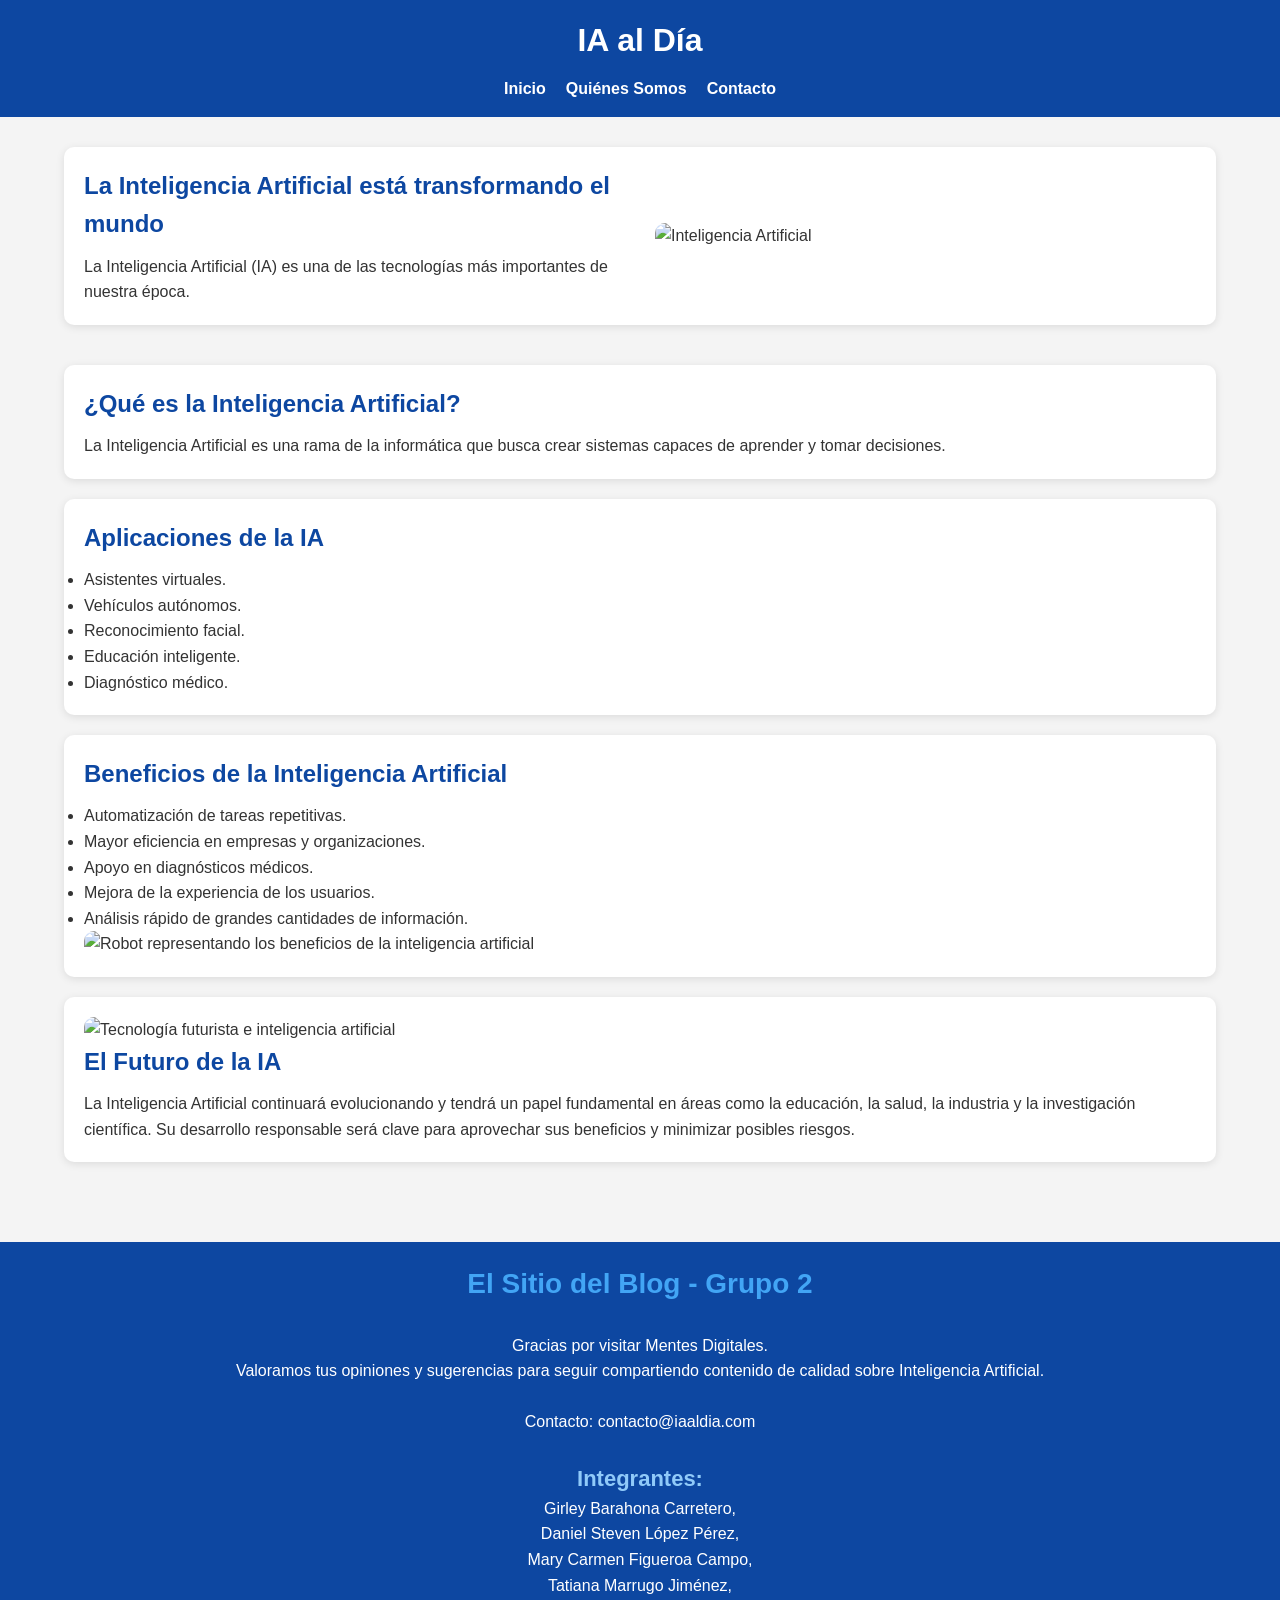
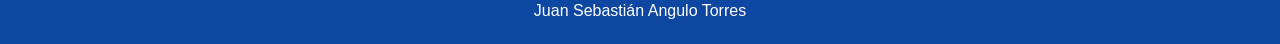
==== index.html @ dd123940 "merge branch 'girley'" ====
<!DOCTYPE html>
<!-- Indica que el documento utiliza HTML5 -->

<html lang="es">
<head>

    <!-- Permite usar caracteres especiales como tildes y ñ -->
    <meta charset="UTF-8">

    <!-- Hace que el sitio sea adaptable a celulares y tablets -->
    <meta name="viewport" content="width=device-width, initial-scale=1.0">

    <!-- Título que aparece en la pestaña del navegador -->
    <title>IA al Día</title>

    <!-- Conexión con la hoja de estilos CSS -->
    <link rel="stylesheet" href="css/estilos.css">

</head>

<body>

    <!-- Encabezado principal del sitio -->
    <header>

        <!-- Nombre del blog -->
        <h1>IA al Día</h1>

        <!-- Menú de navegación -->
        <nav>
            <ul>

                <!-- Enlace a la página principal -->
                <li><a href="index.html">Inicio</a></li>

                <!-- Enlace a la página Quiénes Somos -->
                <li><a href="quienes-somos.html">Quiénes Somos</a></li>

                <!-- Enlace a la página de contacto -->
                <li><a href="contacto.html">Contacto</a></li>

            </ul>
        </nav>

    </header>

    <!-- Contenido principal del sitio -->
    <main>

        <!-- Sección principal con texto e imagen -->
        <section class="hero">

            <!-- Contenedor del texto -->
            <div class="texto">

                <h2>La Inteligencia Artificial está transformando el mundo</h2>

                <p>
                    La Inteligencia Artificial (IA) es una de las tecnologías más
                    importantes de nuestra época.
                </p>

            </div>

            <!-- Contenedor de la imagen -->
            <div class="imagen">

                <img
                    src="https://images.unsplash.com/photo-1677442136019-21780ecad995?w=800"
                    alt="Inteligencia Artificial">

            </div>

        </section>

        <!-- Sección informativa -->
        <section>

            <h2>¿Qué es la Inteligencia Artificial?</h2>

            <p>
                La Inteligencia Artificial es una rama de la informática
                que busca crear sistemas capaces de aprender y tomar decisiones.
            </p>

        </section>

        <!-- Sección de aplicaciones -->
        <section>

            <h2>Aplicaciones de la IA</h2>

            <ul>
                <li>Asistentes virtuales.</li>
                <li>Vehículos autónomos.</li>
                <li>Reconocimiento facial.</li>
                <li>Educación inteligente.</li>
                <li>Diagnóstico médico.</li>
            </ul>

        </section>

        <!-- Beneficios de la Inteligencia Artificial -->
        <section>

        <div class="texto">
            <h2>Beneficios de la Inteligencia Artificial</h2>

            <ul>
                <li>Automatización de tareas repetitivas.</li>
                <li>Mayor eficiencia en empresas y organizaciones.</li>
                <li>Apoyo en diagnósticos médicos.</li>
                <li>Mejora de la experiencia de los usuarios.</li>
                <li>Análisis rápido de grandes cantidades de información.</li>
            </ul>
        </div>

        <div class="imagen">
        <img
            src="https://images.unsplash.com/photo-1485827404703-89b55fcc595e?w=800"
            alt="Robot representando los beneficios de la inteligencia artificial">
        </div>

        </section>

        <!-- El Futuro de la IA -->
        <section>

        <div class="imagen">
        <img
            src="https://images.unsplash.com/photo-1620712943543-bcc4688e7485?w=800"
            alt="Tecnología futurista e inteligencia artificial">
         </div>

        <div class="texto">
            <h2>El Futuro de la IA</h2>

            <p>
                La Inteligencia Artificial continuará evolucionando y tendrá un papel
                fundamental en áreas como la educación, la salud, la industria y la
                investigación científica. Su desarrollo responsable será clave para
                aprovechar sus beneficios y minimizar posibles riesgos.

            </p>
        </div>
        
        </section>
    </main>

    <!-- Pie de página -->
    <footer>

        <h3>El Sitio del Blog - Grupo 2</h3> <br>

        <p>
            Gracias por visitar Mentes Digitales. <br>
            Valoramos tus opiniones y sugerencias para seguir compartiendo contenido de calidad sobre Inteligencia Artificial.
        </p> <br>

        <p>Contacto: contacto@iaaldia.com</p> <br>

        <h4>Integrantes:</h4>
        <p>
            Girley Barahona Carretero,<br>
            Daniel Steven López Pérez,<br>
            Mary Carmen Figueroa Campo,<br>
            Tatiana Marrugo Jiménez,<br>
            Juan Sebastián Angulo Torres<br>
        </p>

    </footer>

</body>
</html>
---- css/estilos.css ----
/* Elimina márgenes y espacios predeterminados */
* {
    margin: 0;
    padding: 0;
    box-sizing: border-box;
}

/* Estilos generales del cuerpo de la página */
body {
    font-family: Arial, Helvetica, sans-serif;
    background: #f4f4f4;
    color: #333;
    line-height: 1.6;
}

/* Encabezado principal */
header {
    background: #0d47a1;
    color: white;
    padding: 15px;

    /* Mantiene el menú visible al hacer scroll */
    position: sticky;
    top: 0;
    z-index: 1000;
}

/* Título principal */
header h1 {
    text-align: center;
    margin-bottom: 10px;
}

/* Lista del menú */
nav ul {
    list-style: none;
    display: flex;
    justify-content: center;
    gap: 20px;
}

/* Enlaces del menú */
nav a {
    color: white;
    text-decoration: none;
    font-weight: bold;
}

/* Efecto cuando el usuario pasa el mouse */
nav a:hover {
    color: #90caf9;
}

/* Área principal de contenido */
main {
    width: 90%;
    max-width: 1200px;
    margin: auto;
    padding: 30px 0;
}

/* Sección principal con imagen y texto */
.hero {
    display: flex;
    align-items: center;
    gap: 30px;
    margin-bottom: 40px;
}

/* Contenedor de texto */
.texto {
    flex: 1;
}

/* Contenedor de imagen */
.imagen {
    flex: 1;
}

/* Ajusta la imagen al ancho disponible */
.imagen img {
    width: 100%;
    border-radius: 10px;
}

/* Diseño general de las secciones */
section {
    background: white;
    padding: 20px;
    margin-bottom: 20px;
    border-radius: 10px;

    /* Sombra suave */
    box-shadow: 0 2px 8px rgba(0, 0, 0, 0.1);
}

/* Títulos de las secciones */
section h2 {
    color: #0d47a1;
    margin-bottom: 10px;
}

/* Pie de página */
footer {
    background: #0d47a1;
    color: white;
    text-align: center;
    padding: 20px;
    margin-top: 30px;
}

/* sección acerca de nosotros */

.about-us {
    display: flex;
    flex-wrap: wrap;
    gap: 20px;
    justify-content: center;
}

.about-us section {
    flex-basis: 519px;
    display: flex;
    flex-direction: column;
    align-items: center;
}

.about-us section img {
    width: 300px;
}


.equipo {
    max-width: 800px;
    margin: 60px auto;
    padding: 20px;
    text-align: center;
}

.equipo h2 {
    margin-bottom: 30px;
    font-size: 2rem;
}

.lista-equipo {
    list-style: none;
    padding: 0;
    margin: 0;

    display: grid;
    gap: 15px;
}

.lista-equipo li {
    padding: 15px 20px;
    border-radius: 8px;

    font-size: 1.1rem;
    font-weight: 500;

    box-shadow: 0 2px 6px rgba(0, 0, 0, 0.08);
}


footer{
    background:#0d47a1;
    color:white;
    text-align:center;
    padding:20px;
    margin-top:30px;
}

/* Título principal del footer */
footer h3{
    color: #42A5F5; /* Blanco azulado */; /* Dorado */
    font-size: 28px;
}

/* Subtítulo de integrantes */
footer h4{
    color: #90CAF9; /* Verde claro */
    font-size: 22px;
}

/* Diseño adaptable para celulares */
@media(max-width:768px) {

    /* Coloca la imagen debajo del texto */
    .hero {
        flex-direction: column;
    }

    /* Menú vertical para pantallas pequeñas */
    nav ul {
        flex-direction: column;
        text-align: center;
    }

}
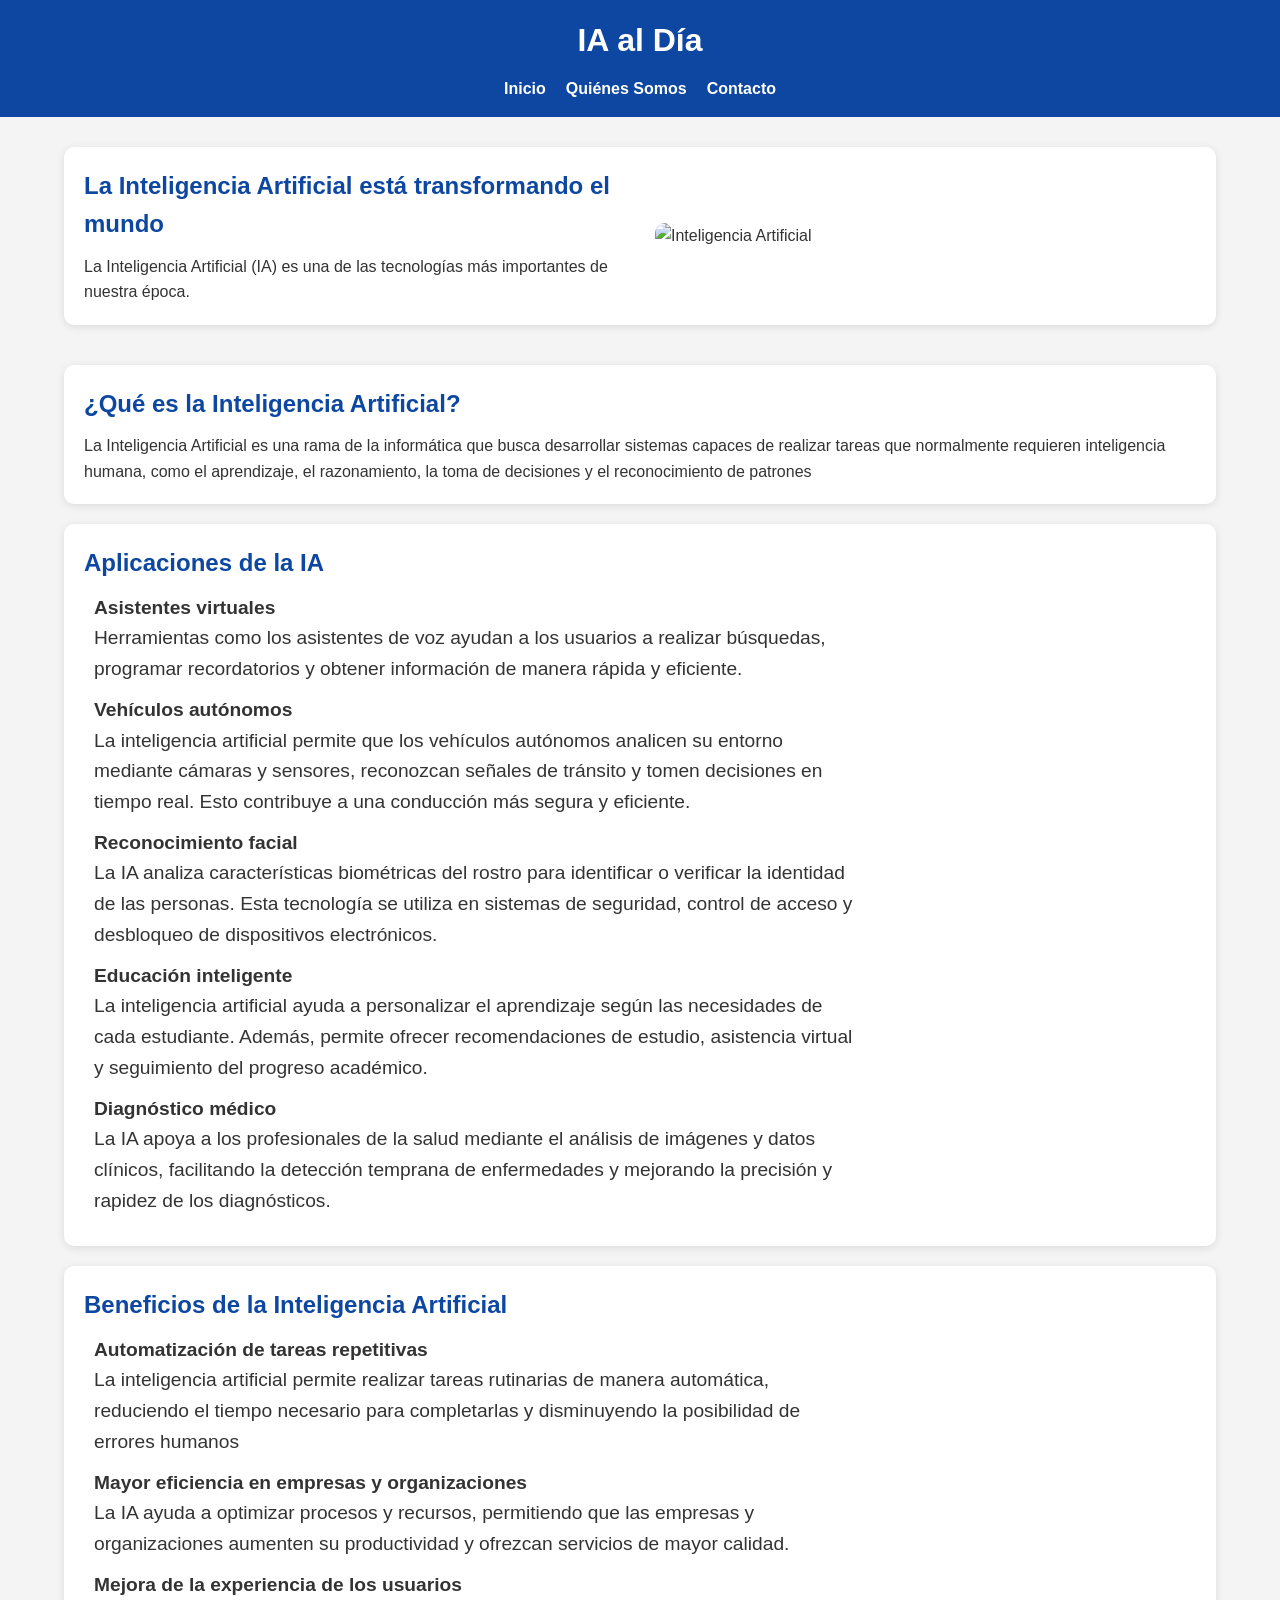
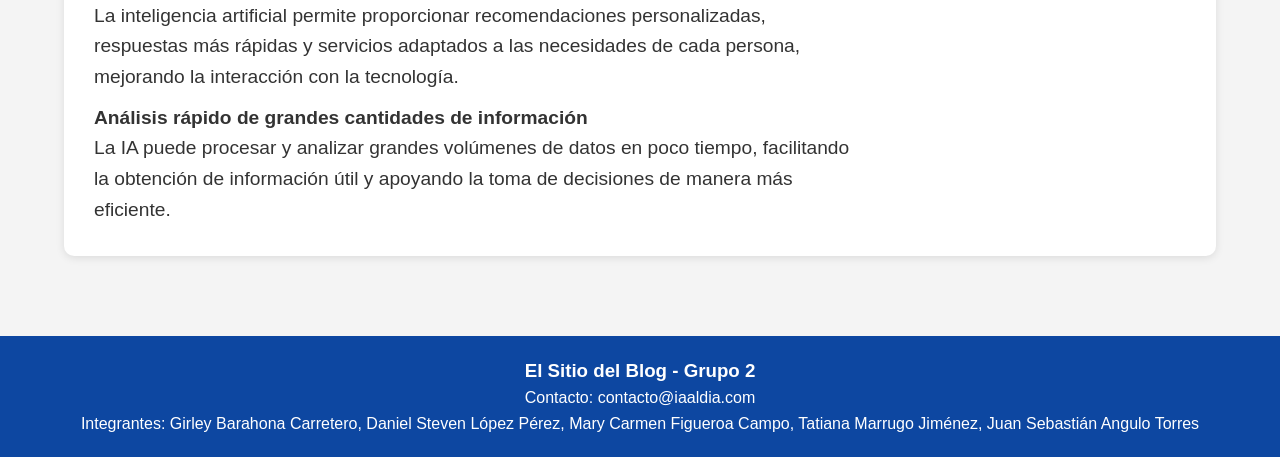
==== commit 3d2b3115: "Se modifica la parte aplicacionIa y beneficiosIA" ====
--- a/index.html
+++ b/index.html
@@ -79,93 +79,95 @@
             <h2>¿Qué es la Inteligencia Artificial?</h2>
 
             <p>
-                La Inteligencia Artificial es una rama de la informática
-                que busca crear sistemas capaces de aprender y tomar decisiones.
+                La Inteligencia Artificial es una rama de la informática que busca desarrollar sistemas capaces de realizar tareas que normalmente requieren inteligencia humana, como el aprendizaje, el razonamiento, la toma de decisiones y el reconocimiento de patrones
             </p>
 
         </section>
 
         <!-- Sección de aplicaciones -->
-        <section>
-
-            <h2>Aplicaciones de la IA</h2>
-
+        <section id="section-aplicaciones-ia">
+            <div id="section-aplicaciones-texto">
+                <h2>Aplicaciones de la IA</h2>
             <ul>
-                <li>Asistentes virtuales.</li>
-                <li>Vehículos autónomos.</li>
-                <li>Reconocimiento facial.</li>
-                <li>Educación inteligente.</li>
-                <li>Diagnóstico médico.</li>
+                <li>
+                    Asistentes virtuales
+                    <p>
+                        Herramientas como los asistentes de voz ayudan a los usuarios a realizar búsquedas, programar recordatorios y obtener información de manera rápida y eficiente.
+                    </p>
+                </li>
+                <li>Vehículos autónomos
+                    <p>La inteligencia artificial permite que los vehículos autónomos analicen su entorno mediante cámaras y sensores, reconozcan señales de tránsito y tomen decisiones en tiempo real. Esto contribuye a una conducción más segura y eficiente.</p>
+                </li>
+                <li>Reconocimiento facial
+                    <p>
+                        La IA analiza características biométricas del rostro para identificar o verificar la identidad de las personas. Esta tecnología se utiliza en sistemas de seguridad, control de acceso y desbloqueo de dispositivos electrónicos.
+                    </p>
+                </li>
+                <li>Educación inteligente
+                    <p>
+                        La inteligencia artificial ayuda a personalizar el aprendizaje según las necesidades de cada estudiante. Además, permite ofrecer recomendaciones de estudio, asistencia virtual y seguimiento del progreso académico.
+                    </p>
+                </li>
+                <li>Diagnóstico médico
+                    <p>
+                        La IA apoya a los profesionales de la salud mediante el análisis de imágenes y datos clínicos, facilitando la detección temprana de enfermedades y mejorando la precisión y rapidez de los diagnósticos.
+                    </p>
+                </li>
             </ul>
-
+            </div>
+            <div id="section-aplicaciones-img"></div>
+            
         </section>
 
-        <!-- Beneficios de la Inteligencia Artificial -->
-        <section>
-
-        <div class="texto">
-            <h2>Beneficios de la Inteligencia Artificial</h2>
-
-            <ul>
-                <li>Automatización de tareas repetitivas.</li>
-                <li>Mayor eficiencia en empresas y organizaciones.</li>
-                <li>Apoyo en diagnósticos médicos.</li>
-                <li>Mejora de la experiencia de los usuarios.</li>
-                <li>Análisis rápido de grandes cantidades de información.</li>
+        <section id="section-beneficios-ia">
+            <div id="section-beneficios-texto">
+                <h2>Beneficios de la Inteligencia Artificial</h2>
+                <ul>
+                <li>
+                    Automatización de tareas repetitivas
+                    <p>La inteligencia artificial permite realizar tareas rutinarias de manera automática, reduciendo el tiempo necesario para completarlas y disminuyendo la posibilidad de errores humanos</p>
+                </li>
+                <li>
+                    Mayor eficiencia en empresas y organizaciones
+                    <p>
+                        La IA ayuda a optimizar procesos y recursos, permitiendo que las empresas y organizaciones aumenten su productividad y ofrezcan servicios de mayor calidad.
+                    </p>
+                </li>
+                <li>
+                    Mejora de la experiencia de los usuarios
+                    <p>
+                        La inteligencia artificial permite proporcionar recomendaciones personalizadas, respuestas más rápidas y servicios adaptados a las necesidades de cada persona, mejorando la interacción con la tecnología.
+                    </p>
+                </li>
+                <li>
+                    Análisis rápido de grandes cantidades de información
+                    <p>
+                        La IA puede procesar y analizar grandes volúmenes de datos en poco tiempo, facilitando la obtención de información útil y apoyando la toma de decisiones de manera más eficiente.
+                    </p>
+                </li>
             </ul>
-        </div>
-
-        <div class="imagen">
-        <img
-            src="https://images.unsplash.com/photo-1485827404703-89b55fcc595e?w=800"
-            alt="Robot representando los beneficios de la inteligencia artificial">
-        </div>
-
+            </div>
+            <div id="section-beneficios-img">
+            </div>
+            
         </section>
 
-        <!-- El Futuro de la IA -->
-        <section>
-
-        <div class="imagen">
-        <img
-            src="https://images.unsplash.com/photo-1620712943543-bcc4688e7485?w=800"
-            alt="Tecnología futurista e inteligencia artificial">
-         </div>
-
-        <div class="texto">
-            <h2>El Futuro de la IA</h2>
-
-            <p>
-                La Inteligencia Artificial continuará evolucionando y tendrá un papel
-                fundamental en áreas como la educación, la salud, la industria y la
-                investigación científica. Su desarrollo responsable será clave para
-                aprovechar sus beneficios y minimizar posibles riesgos.
-
-            </p>
-        </div>
-        
-        </section>
     </main>
 
     <!-- Pie de página -->
     <footer>
 
-        <h3>El Sitio del Blog - Grupo 2</h3> <br>
+        <h3>El Sitio del Blog - Grupo 2</h3>
+
+        <p>Contacto: contacto@iaaldia.com</p>
 
         <p>
-            Gracias por visitar Mentes Digitales. <br>
-            Valoramos tus opiniones y sugerencias para seguir compartiendo contenido de calidad sobre Inteligencia Artificial.
-        </p> <br>
-
-        <p>Contacto: contacto@iaaldia.com</p> <br>
-
-        <h4>Integrantes:</h4>
-        <p>
-            Girley Barahona Carretero,<br>
-            Daniel Steven López Pérez,<br>
-            Mary Carmen Figueroa Campo,<br>
-            Tatiana Marrugo Jiménez,<br>
-            Juan Sebastián Angulo Torres<br>
+            Integrantes:
+            Girley Barahona Carretero,
+            Daniel Steven López Pérez,
+            Mary Carmen Figueroa Campo,
+            Tatiana Marrugo Jiménez,
+            Juan Sebastián Angulo Torres
         </p>
 
     </footer>
--- a/css/estilos.css
+++ b/css/estilos.css
@@ -1,167 +1,154 @@
 /* Elimina márgenes y espacios predeterminados */
-* {
-    margin: 0;
-    padding: 0;
-    box-sizing: border-box;
+*{
+    margin:0;
+    padding:0;
+    box-sizing:border-box;
 }
 
 /* Estilos generales del cuerpo de la página */
-body {
-    font-family: Arial, Helvetica, sans-serif;
-    background: #f4f4f4;
-    color: #333;
-    line-height: 1.6;
+body{
+    font-family:Arial, Helvetica, sans-serif;
+    background:#f4f4f4;
+    color:#333;
+    line-height:1.6;
 }
 
 /* Encabezado principal */
-header {
-    background: #0d47a1;
-    color: white;
-    padding: 15px;
+header{
+    background:#0d47a1;
+    color:white;
+    padding:15px;
 
     /* Mantiene el menú visible al hacer scroll */
-    position: sticky;
-    top: 0;
-    z-index: 1000;
+    position:sticky;
+    top:0;
+    z-index:1000;
 }
 
 /* Título principal */
-header h1 {
-    text-align: center;
-    margin-bottom: 10px;
+header h1{
+    text-align:center;
+    margin-bottom:10px;
 }
 
 /* Lista del menú */
-nav ul {
-    list-style: none;
-    display: flex;
-    justify-content: center;
-    gap: 20px;
+nav ul{
+    list-style:none;
+    display:flex;
+    justify-content:center;
+    gap:20px;
 }
 
 /* Enlaces del menú */
-nav a {
-    color: white;
-    text-decoration: none;
-    font-weight: bold;
+nav a{
+    color:white;
+    text-decoration:none;
+    font-weight:bold;
 }
 
 /* Efecto cuando el usuario pasa el mouse */
-nav a:hover {
-    color: #90caf9;
+nav a:hover{
+    color:#90caf9;
 }
 
 /* Área principal de contenido */
-main {
-    width: 90%;
-    max-width: 1200px;
-    margin: auto;
-    padding: 30px 0;
+main{
+    width:90%;
+    max-width:1200px;
+    margin:auto;
+    padding:30px 0;
 }
 
 /* Sección principal con imagen y texto */
-.hero {
-    display: flex;
-    align-items: center;
-    gap: 30px;
-    margin-bottom: 40px;
+.hero{
+    display:flex;
+    align-items:center;
+    gap:30px;
+    margin-bottom:40px;
 }
 
 /* Contenedor de texto */
-.texto {
-    flex: 1;
+.texto{
+    flex:1;
 }
 
 /* Contenedor de imagen */
-.imagen {
-    flex: 1;
+.imagen{
+    flex:1;
 }
 
 /* Ajusta la imagen al ancho disponible */
-.imagen img {
-    width: 100%;
-    border-radius: 10px;
+.imagen img{
+    width:100%;
+    border-radius:10px;
 }
 
 /* Diseño general de las secciones */
-section {
-    background: white;
-    padding: 20px;
-    margin-bottom: 20px;
-    border-radius: 10px;
+section{
+    background:white;
+    padding:20px;
+    margin-bottom:20px;
+    border-radius:10px;
 
     /* Sombra suave */
-    box-shadow: 0 2px 8px rgba(0, 0, 0, 0.1);
+    box-shadow:0 2px 8px rgba(0,0,0,0.1);
 }
 
 /* Títulos de las secciones */
-section h2 {
-    color: #0d47a1;
-    margin-bottom: 10px;
+section h2{
+    color:#0d47a1;
+    margin-bottom:10px;
+}
+
+
+#section-aplicaciones-img{
+    width: 30%;
+    background-image: url("https://thinkupsoft.com/blog/wp-content/uploads/2024/05/IA-para-tu-app_Blog-Nota.png");
+    background-position: center;
+    background-size: cover;
+    border-radius: 7px;
+}
+#section-aplicaciones-texto{
+    width: 70%;
+}
+
+#section-aplicaciones-ia{
+    display: flex;
+    flex-direction: row;
+}
+
+#section-beneficios-texto{
+    width: 70%;
+}
+
+#section-beneficios-img{
+    width: 30%;
+    background-image: url("https://grupoinmotion.com/wp-content/uploads/2021/03/inteligencia-artificial-en-retail-beneficios-ai-ia-in-motion.jpg");
+    background-position: center;
+    border-radius: 7px;
+}
+
+#section-beneficios-ia{
+    display: flex;
+    flex-direction: row;
+}
+
+
+section ul{
+    list-style: none;
+}
+section li{
+    font-weight: bold;
+    font-size: 1.2em;
+    margin: 10px;
+}
+
+section li p{
+    font-weight: 100;
+    font-size: 1em;
 }
 
 /* Pie de página */
-footer {
-    background: #0d47a1;
-    color: white;
-    text-align: center;
-    padding: 20px;
-    margin-top: 30px;
-}
-
-/* sección acerca de nosotros */
-
-.about-us {
-    display: flex;
-    flex-wrap: wrap;
-    gap: 20px;
-    justify-content: center;
-}
-
-.about-us section {
-    flex-basis: 519px;
-    display: flex;
-    flex-direction: column;
-    align-items: center;
-}
-
-.about-us section img {
-    width: 300px;
-}
-
-
-.equipo {
-    max-width: 800px;
-    margin: 60px auto;
-    padding: 20px;
-    text-align: center;
-}
-
-.equipo h2 {
-    margin-bottom: 30px;
-    font-size: 2rem;
-}
-
-.lista-equipo {
-    list-style: none;
-    padding: 0;
-    margin: 0;
-
-    display: grid;
-    gap: 15px;
-}
-
-.lista-equipo li {
-    padding: 15px 20px;
-    border-radius: 8px;
-
-    font-size: 1.1rem;
-    font-weight: 500;
-
-    box-shadow: 0 2px 6px rgba(0, 0, 0, 0.08);
-}
-
-
 footer{
     background:#0d47a1;
     color:white;
@@ -170,30 +157,18 @@
     margin-top:30px;
 }
 
-/* Título principal del footer */
-footer h3{
-    color: #42A5F5; /* Blanco azulado */; /* Dorado */
-    font-size: 28px;
-}
-
-/* Subtítulo de integrantes */
-footer h4{
-    color: #90CAF9; /* Verde claro */
-    font-size: 22px;
-}
-
 /* Diseño adaptable para celulares */
-@media(max-width:768px) {
+@media(max-width:768px){
 
     /* Coloca la imagen debajo del texto */
-    .hero {
-        flex-direction: column;
+    .hero{
+        flex-direction:column;
     }
 
     /* Menú vertical para pantallas pequeñas */
-    nav ul {
-        flex-direction: column;
-        text-align: center;
+    nav ul{
+        flex-direction:column;
+        text-align:center;
     }
 
 }
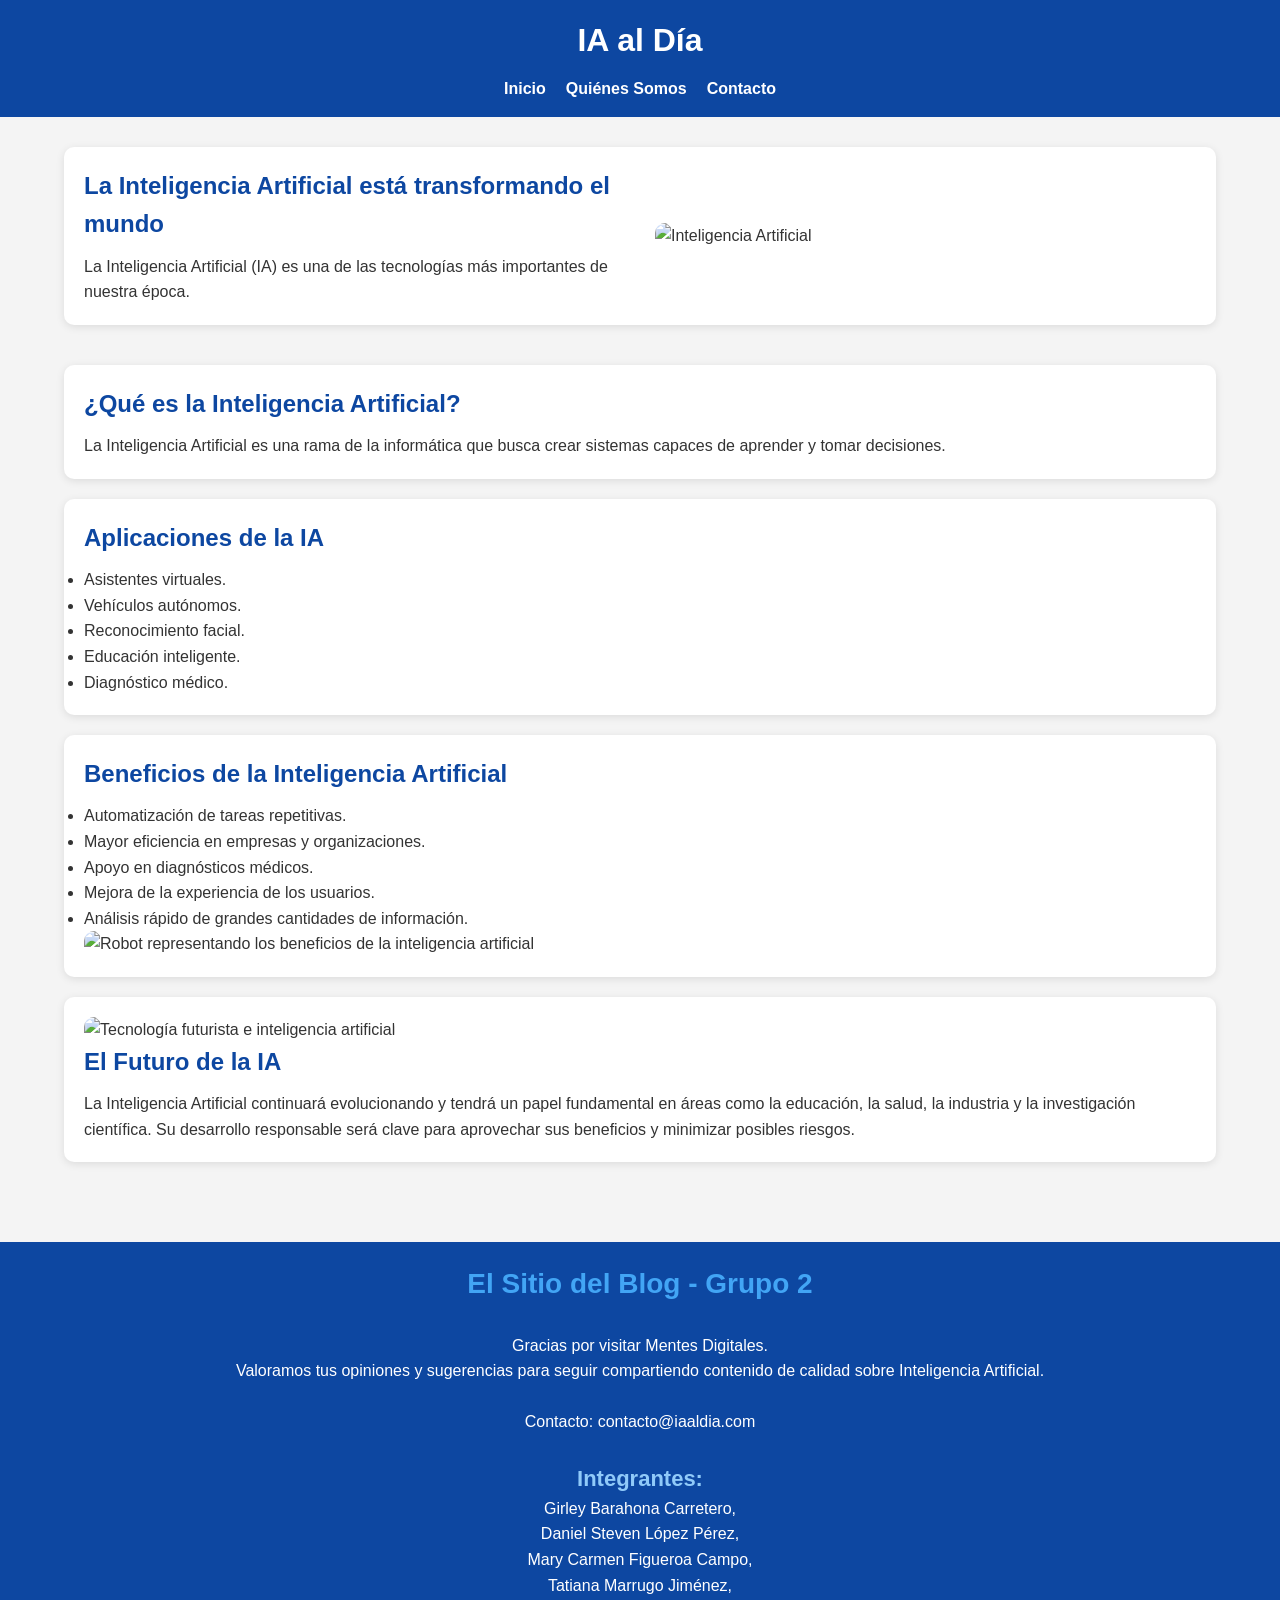
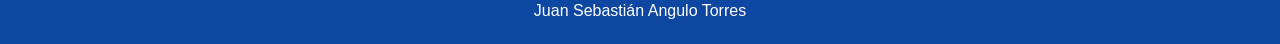
==== commit 763256b2: "Merge branch 'main' into mary" ====
--- a/index.html
+++ b/index.html
@@ -79,95 +79,93 @@
             <h2>¿Qué es la Inteligencia Artificial?</h2>
 
             <p>
-                La Inteligencia Artificial es una rama de la informática que busca desarrollar sistemas capaces de realizar tareas que normalmente requieren inteligencia humana, como el aprendizaje, el razonamiento, la toma de decisiones y el reconocimiento de patrones
+                La Inteligencia Artificial es una rama de la informática
+                que busca crear sistemas capaces de aprender y tomar decisiones.
             </p>
 
         </section>
 
         <!-- Sección de aplicaciones -->
-        <section id="section-aplicaciones-ia">
-            <div id="section-aplicaciones-texto">
-                <h2>Aplicaciones de la IA</h2>
+        <section>
+
+            <h2>Aplicaciones de la IA</h2>
+
             <ul>
-                <li>
-                    Asistentes virtuales
-                    <p>
-                        Herramientas como los asistentes de voz ayudan a los usuarios a realizar búsquedas, programar recordatorios y obtener información de manera rápida y eficiente.
-                    </p>
-                </li>
-                <li>Vehículos autónomos
-                    <p>La inteligencia artificial permite que los vehículos autónomos analicen su entorno mediante cámaras y sensores, reconozcan señales de tránsito y tomen decisiones en tiempo real. Esto contribuye a una conducción más segura y eficiente.</p>
-                </li>
-                <li>Reconocimiento facial
-                    <p>
-                        La IA analiza características biométricas del rostro para identificar o verificar la identidad de las personas. Esta tecnología se utiliza en sistemas de seguridad, control de acceso y desbloqueo de dispositivos electrónicos.
-                    </p>
-                </li>
-                <li>Educación inteligente
-                    <p>
-                        La inteligencia artificial ayuda a personalizar el aprendizaje según las necesidades de cada estudiante. Además, permite ofrecer recomendaciones de estudio, asistencia virtual y seguimiento del progreso académico.
-                    </p>
-                </li>
-                <li>Diagnóstico médico
-                    <p>
-                        La IA apoya a los profesionales de la salud mediante el análisis de imágenes y datos clínicos, facilitando la detección temprana de enfermedades y mejorando la precisión y rapidez de los diagnósticos.
-                    </p>
-                </li>
+                <li>Asistentes virtuales.</li>
+                <li>Vehículos autónomos.</li>
+                <li>Reconocimiento facial.</li>
+                <li>Educación inteligente.</li>
+                <li>Diagnóstico médico.</li>
             </ul>
-            </div>
-            <div id="section-aplicaciones-img"></div>
-            
+
         </section>
 
-        <section id="section-beneficios-ia">
-            <div id="section-beneficios-texto">
-                <h2>Beneficios de la Inteligencia Artificial</h2>
-                <ul>
-                <li>
-                    Automatización de tareas repetitivas
-                    <p>La inteligencia artificial permite realizar tareas rutinarias de manera automática, reduciendo el tiempo necesario para completarlas y disminuyendo la posibilidad de errores humanos</p>
-                </li>
-                <li>
-                    Mayor eficiencia en empresas y organizaciones
-                    <p>
-                        La IA ayuda a optimizar procesos y recursos, permitiendo que las empresas y organizaciones aumenten su productividad y ofrezcan servicios de mayor calidad.
-                    </p>
-                </li>
-                <li>
-                    Mejora de la experiencia de los usuarios
-                    <p>
-                        La inteligencia artificial permite proporcionar recomendaciones personalizadas, respuestas más rápidas y servicios adaptados a las necesidades de cada persona, mejorando la interacción con la tecnología.
-                    </p>
-                </li>
-                <li>
-                    Análisis rápido de grandes cantidades de información
-                    <p>
-                        La IA puede procesar y analizar grandes volúmenes de datos en poco tiempo, facilitando la obtención de información útil y apoyando la toma de decisiones de manera más eficiente.
-                    </p>
-                </li>
+        <!-- Beneficios de la Inteligencia Artificial -->
+        <section>
+
+        <div class="texto">
+            <h2>Beneficios de la Inteligencia Artificial</h2>
+
+            <ul>
+                <li>Automatización de tareas repetitivas.</li>
+                <li>Mayor eficiencia en empresas y organizaciones.</li>
+                <li>Apoyo en diagnósticos médicos.</li>
+                <li>Mejora de la experiencia de los usuarios.</li>
+                <li>Análisis rápido de grandes cantidades de información.</li>
             </ul>
-            </div>
-            <div id="section-beneficios-img">
-            </div>
-            
+        </div>
+
+        <div class="imagen">
+        <img
+            src="https://images.unsplash.com/photo-1485827404703-89b55fcc595e?w=800"
+            alt="Robot representando los beneficios de la inteligencia artificial">
+        </div>
+
         </section>
 
+        <!-- El Futuro de la IA -->
+        <section>
+
+        <div class="imagen">
+        <img
+            src="https://images.unsplash.com/photo-1620712943543-bcc4688e7485?w=800"
+            alt="Tecnología futurista e inteligencia artificial">
+         </div>
+
+        <div class="texto">
+            <h2>El Futuro de la IA</h2>
+
+            <p>
+                La Inteligencia Artificial continuará evolucionando y tendrá un papel
+                fundamental en áreas como la educación, la salud, la industria y la
+                investigación científica. Su desarrollo responsable será clave para
+                aprovechar sus beneficios y minimizar posibles riesgos.
+
+            </p>
+        </div>
+        
+        </section>
     </main>
 
     <!-- Pie de página -->
     <footer>
 
-        <h3>El Sitio del Blog - Grupo 2</h3>
-
-        <p>Contacto: contacto@iaaldia.com</p>
+        <h3>El Sitio del Blog - Grupo 2</h3> <br>
 
         <p>
-            Integrantes:
-            Girley Barahona Carretero,
-            Daniel Steven López Pérez,
-            Mary Carmen Figueroa Campo,
-            Tatiana Marrugo Jiménez,
-            Juan Sebastián Angulo Torres
+            Gracias por visitar Mentes Digitales. <br>
+            Valoramos tus opiniones y sugerencias para seguir compartiendo contenido de calidad sobre Inteligencia Artificial.
+        </p> <br>
+
+        <p>Contacto: contacto@iaaldia.com</p> <br>
+
+        <h4>Integrantes:</h4>
+        <p>
+            Girley Barahona Carretero,<br>
+            Daniel Steven López Pérez,<br>
+            Mary Carmen Figueroa Campo,<br>
+            Tatiana Marrugo Jiménez,<br>
+            Juan Sebastián Angulo Torres<br>
         </p>
 
     </footer>
--- a/css/estilos.css
+++ b/css/estilos.css
@@ -1,154 +1,167 @@
 /* Elimina márgenes y espacios predeterminados */
-*{
-    margin:0;
-    padding:0;
-    box-sizing:border-box;
+* {
+    margin: 0;
+    padding: 0;
+    box-sizing: border-box;
 }
 
 /* Estilos generales del cuerpo de la página */
-body{
-    font-family:Arial, Helvetica, sans-serif;
-    background:#f4f4f4;
-    color:#333;
-    line-height:1.6;
+body {
+    font-family: Arial, Helvetica, sans-serif;
+    background: #f4f4f4;
+    color: #333;
+    line-height: 1.6;
 }
 
 /* Encabezado principal */
-header{
-    background:#0d47a1;
-    color:white;
-    padding:15px;
+header {
+    background: #0d47a1;
+    color: white;
+    padding: 15px;
 
     /* Mantiene el menú visible al hacer scroll */
-    position:sticky;
-    top:0;
-    z-index:1000;
+    position: sticky;
+    top: 0;
+    z-index: 1000;
 }
 
 /* Título principal */
-header h1{
-    text-align:center;
-    margin-bottom:10px;
+header h1 {
+    text-align: center;
+    margin-bottom: 10px;
 }
 
 /* Lista del menú */
-nav ul{
-    list-style:none;
-    display:flex;
-    justify-content:center;
-    gap:20px;
+nav ul {
+    list-style: none;
+    display: flex;
+    justify-content: center;
+    gap: 20px;
 }
 
 /* Enlaces del menú */
-nav a{
-    color:white;
-    text-decoration:none;
-    font-weight:bold;
+nav a {
+    color: white;
+    text-decoration: none;
+    font-weight: bold;
 }
 
 /* Efecto cuando el usuario pasa el mouse */
-nav a:hover{
-    color:#90caf9;
+nav a:hover {
+    color: #90caf9;
 }
 
 /* Área principal de contenido */
-main{
-    width:90%;
-    max-width:1200px;
-    margin:auto;
-    padding:30px 0;
+main {
+    width: 90%;
+    max-width: 1200px;
+    margin: auto;
+    padding: 30px 0;
 }
 
 /* Sección principal con imagen y texto */
-.hero{
-    display:flex;
-    align-items:center;
-    gap:30px;
-    margin-bottom:40px;
+.hero {
+    display: flex;
+    align-items: center;
+    gap: 30px;
+    margin-bottom: 40px;
 }
 
 /* Contenedor de texto */
-.texto{
-    flex:1;
+.texto {
+    flex: 1;
 }
 
 /* Contenedor de imagen */
-.imagen{
-    flex:1;
+.imagen {
+    flex: 1;
 }
 
 /* Ajusta la imagen al ancho disponible */
-.imagen img{
-    width:100%;
-    border-radius:10px;
+.imagen img {
+    width: 100%;
+    border-radius: 10px;
 }
 
 /* Diseño general de las secciones */
-section{
-    background:white;
-    padding:20px;
-    margin-bottom:20px;
-    border-radius:10px;
+section {
+    background: white;
+    padding: 20px;
+    margin-bottom: 20px;
+    border-radius: 10px;
 
     /* Sombra suave */
-    box-shadow:0 2px 8px rgba(0,0,0,0.1);
+    box-shadow: 0 2px 8px rgba(0, 0, 0, 0.1);
 }
 
 /* Títulos de las secciones */
-section h2{
-    color:#0d47a1;
-    margin-bottom:10px;
+section h2 {
+    color: #0d47a1;
+    margin-bottom: 10px;
+}
+
+/* Pie de página */
+footer {
+    background: #0d47a1;
+    color: white;
+    text-align: center;
+    padding: 20px;
+    margin-top: 30px;
+}
+
+/* sección acerca de nosotros */
+
+.about-us {
+    display: flex;
+    flex-wrap: wrap;
+    gap: 20px;
+    justify-content: center;
+}
+
+.about-us section {
+    flex-basis: 519px;
+    display: flex;
+    flex-direction: column;
+    align-items: center;
+}
+
+.about-us section img {
+    width: 300px;
 }
 
 
-#section-aplicaciones-img{
-    width: 30%;
-    background-image: url("https://thinkupsoft.com/blog/wp-content/uploads/2024/05/IA-para-tu-app_Blog-Nota.png");
-    background-position: center;
-    background-size: cover;
-    border-radius: 7px;
-}
-#section-aplicaciones-texto{
-    width: 70%;
+.equipo {
+    max-width: 800px;
+    margin: 60px auto;
+    padding: 20px;
+    text-align: center;
 }
 
-#section-aplicaciones-ia{
-    display: flex;
-    flex-direction: row;
+.equipo h2 {
+    margin-bottom: 30px;
+    font-size: 2rem;
 }
 
-#section-beneficios-texto{
-    width: 70%;
+.lista-equipo {
+    list-style: none;
+    padding: 0;
+    margin: 0;
+
+    display: grid;
+    gap: 15px;
 }
 
-#section-beneficios-img{
-    width: 30%;
-    background-image: url("https://grupoinmotion.com/wp-content/uploads/2021/03/inteligencia-artificial-en-retail-beneficios-ai-ia-in-motion.jpg");
-    background-position: center;
-    border-radius: 7px;
-}
+.lista-equipo li {
+    padding: 15px 20px;
+    border-radius: 8px;
 
-#section-beneficios-ia{
-    display: flex;
-    flex-direction: row;
+    font-size: 1.1rem;
+    font-weight: 500;
+
+    box-shadow: 0 2px 6px rgba(0, 0, 0, 0.08);
 }
 
 
-section ul{
-    list-style: none;
-}
-section li{
-    font-weight: bold;
-    font-size: 1.2em;
-    margin: 10px;
-}
-
-section li p{
-    font-weight: 100;
-    font-size: 1em;
-}
-
-/* Pie de página */
 footer{
     background:#0d47a1;
     color:white;
@@ -157,18 +170,30 @@
     margin-top:30px;
 }
 
+/* Título principal del footer */
+footer h3{
+    color: #42A5F5; /* Blanco azulado */; /* Dorado */
+    font-size: 28px;
+}
+
+/* Subtítulo de integrantes */
+footer h4{
+    color: #90CAF9; /* Verde claro */
+    font-size: 22px;
+}
+
 /* Diseño adaptable para celulares */
-@media(max-width:768px){
+@media(max-width:768px) {
 
     /* Coloca la imagen debajo del texto */
-    .hero{
-        flex-direction:column;
+    .hero {
+        flex-direction: column;
     }
 
     /* Menú vertical para pantallas pequeñas */
-    nav ul{
-        flex-direction:column;
-        text-align:center;
+    nav ul {
+        flex-direction: column;
+        text-align: center;
     }
 
 }
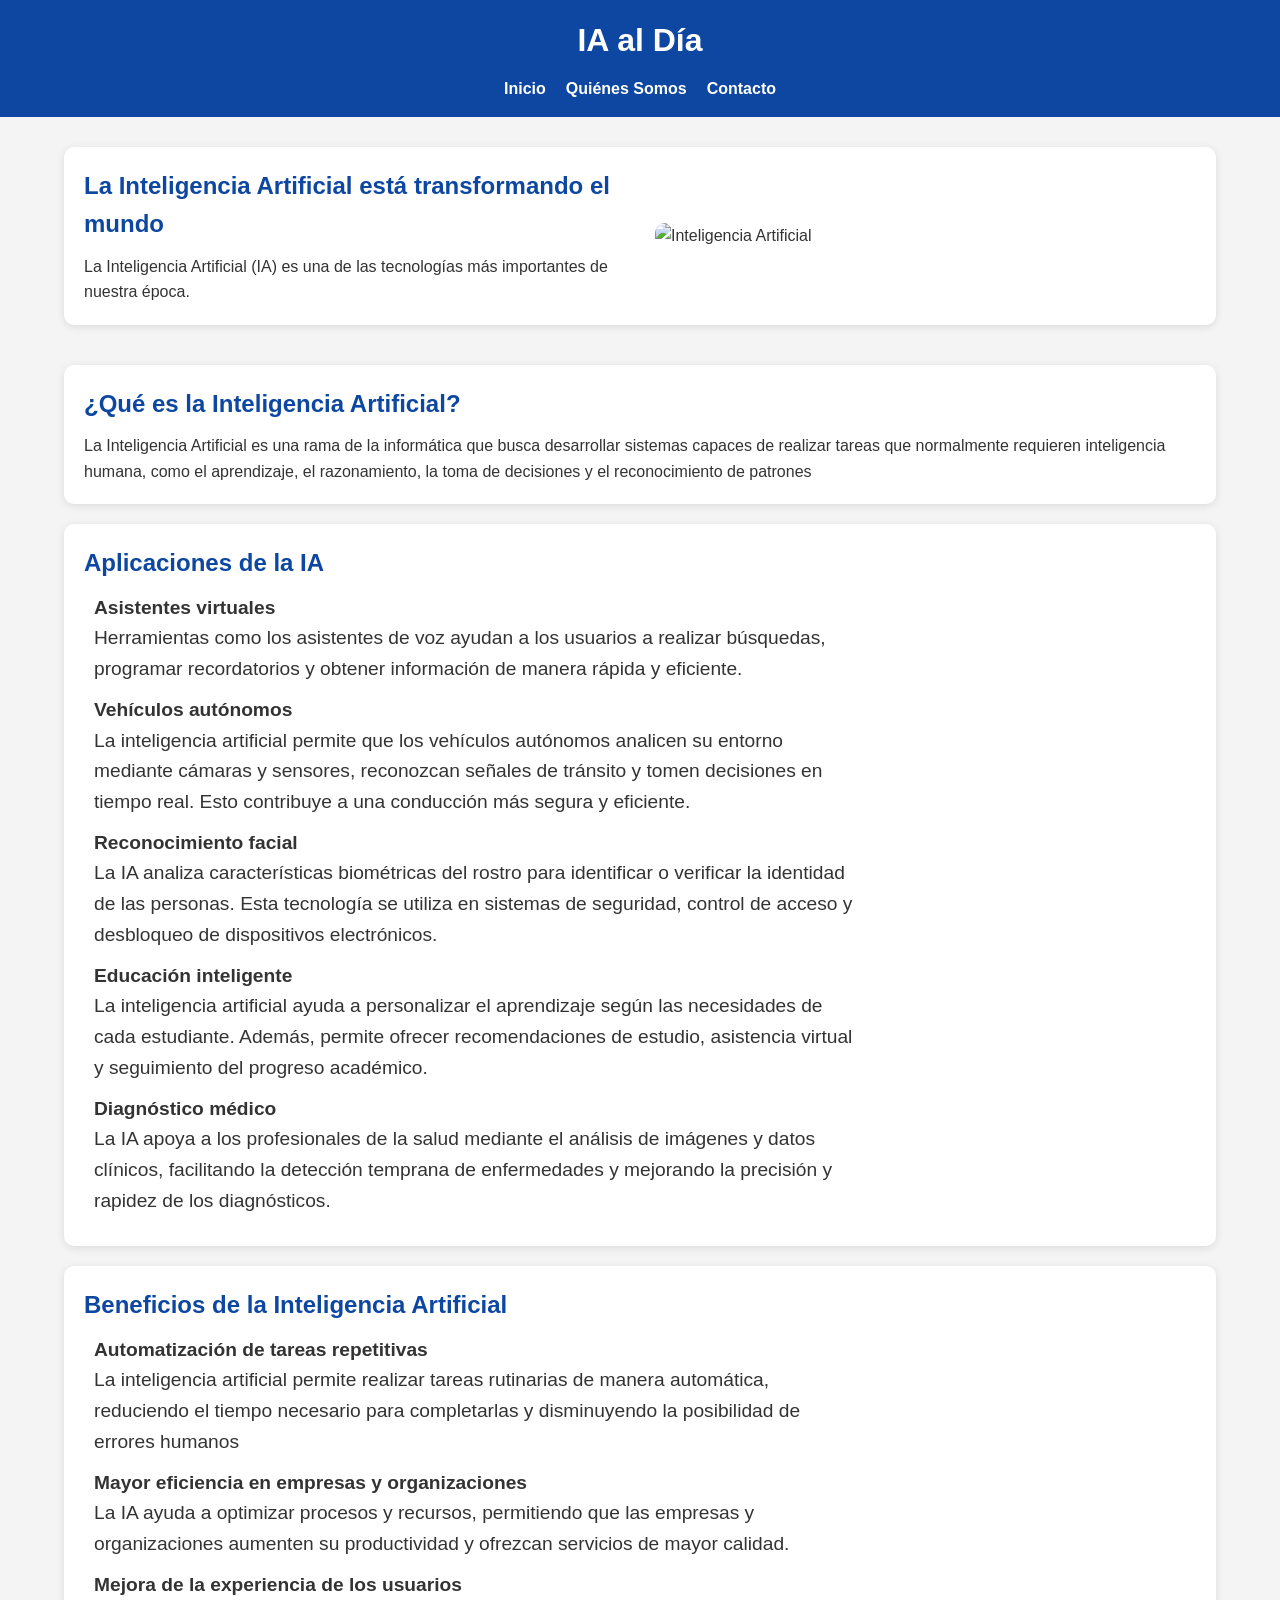
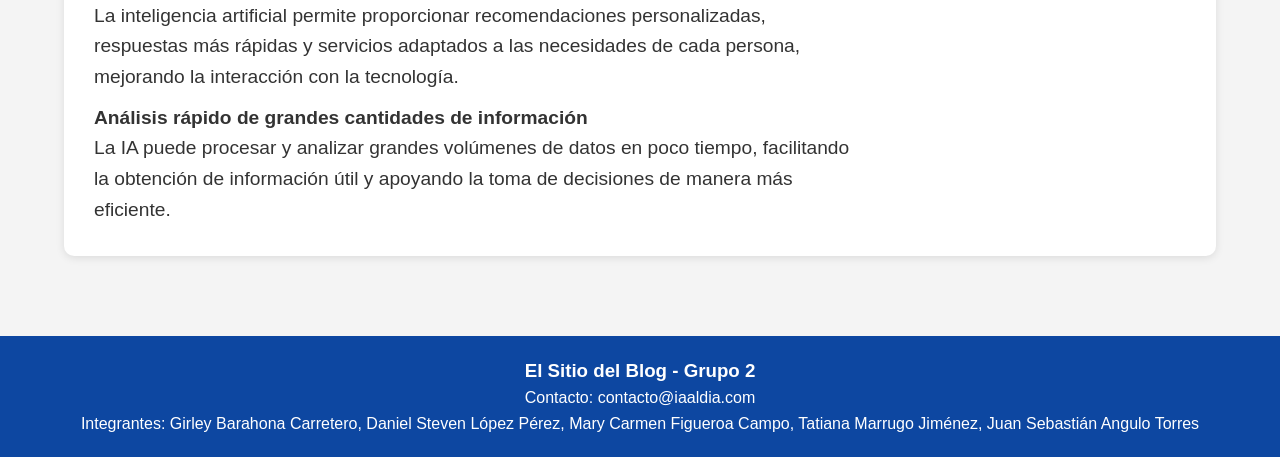
==== commit 0a2ffeda: "Se comenta codigo y se modifica css para afectar a solo secciones con id especifico" ====
--- a/index.html
+++ b/index.html
@@ -79,93 +79,96 @@
             <h2>¿Qué es la Inteligencia Artificial?</h2>
 
             <p>
-                La Inteligencia Artificial es una rama de la informática
-                que busca crear sistemas capaces de aprender y tomar decisiones.
+                La Inteligencia Artificial es una rama de la informática que busca desarrollar sistemas capaces de realizar tareas que normalmente requieren inteligencia humana, como el aprendizaje, el razonamiento, la toma de decisiones y el reconocimiento de patrones
             </p>
 
         </section>
 
         <!-- Sección de aplicaciones -->
-        <section>
-
-            <h2>Aplicaciones de la IA</h2>
-
+        <section id="section-aplicaciones-ia">
+            <div id="section-aplicaciones-texto">
+                <h2>Aplicaciones de la IA</h2>
             <ul>
-                <li>Asistentes virtuales.</li>
-                <li>Vehículos autónomos.</li>
-                <li>Reconocimiento facial.</li>
-                <li>Educación inteligente.</li>
-                <li>Diagnóstico médico.</li>
+                <li>
+                    Asistentes virtuales
+                    <p>
+                        Herramientas como los asistentes de voz ayudan a los usuarios a realizar búsquedas, programar recordatorios y obtener información de manera rápida y eficiente.
+                    </p>
+                </li>
+                <li>Vehículos autónomos
+                    <p>La inteligencia artificial permite que los vehículos autónomos analicen su entorno mediante cámaras y sensores, reconozcan señales de tránsito y tomen decisiones en tiempo real. Esto contribuye a una conducción más segura y eficiente.</p>
+                </li>
+                <li>Reconocimiento facial
+                    <p>
+                        La IA analiza características biométricas del rostro para identificar o verificar la identidad de las personas. Esta tecnología se utiliza en sistemas de seguridad, control de acceso y desbloqueo de dispositivos electrónicos.
+                    </p>
+                </li>
+                <li>Educación inteligente
+                    <p>
+                        La inteligencia artificial ayuda a personalizar el aprendizaje según las necesidades de cada estudiante. Además, permite ofrecer recomendaciones de estudio, asistencia virtual y seguimiento del progreso académico.
+                    </p>
+                </li>
+                <li>Diagnóstico médico
+                    <p>
+                        La IA apoya a los profesionales de la salud mediante el análisis de imágenes y datos clínicos, facilitando la detección temprana de enfermedades y mejorando la precisión y rapidez de los diagnósticos.
+                    </p>
+                </li>
             </ul>
-
+            </div>
+            <div id="section-aplicaciones-img"></div>
+            
+        </section>
+        
+        <!-- Seccion Beneficios -->
+        <section id="section-beneficios-ia">
+            <div id="section-beneficios-texto">
+                <h2>Beneficios de la Inteligencia Artificial</h2>
+                <ul>
+                <li>
+                    Automatización de tareas repetitivas
+                    <p>La inteligencia artificial permite realizar tareas rutinarias de manera automática, reduciendo el tiempo necesario para completarlas y disminuyendo la posibilidad de errores humanos</p>
+                </li>
+                <li>
+                    Mayor eficiencia en empresas y organizaciones
+                    <p>
+                        La IA ayuda a optimizar procesos y recursos, permitiendo que las empresas y organizaciones aumenten su productividad y ofrezcan servicios de mayor calidad.
+                    </p>
+                </li>
+                <li>
+                    Mejora de la experiencia de los usuarios
+                    <p>
+                        La inteligencia artificial permite proporcionar recomendaciones personalizadas, respuestas más rápidas y servicios adaptados a las necesidades de cada persona, mejorando la interacción con la tecnología.
+                    </p>
+                </li>
+                <li>
+                    Análisis rápido de grandes cantidades de información
+                    <p>
+                        La IA puede procesar y analizar grandes volúmenes de datos en poco tiempo, facilitando la obtención de información útil y apoyando la toma de decisiones de manera más eficiente.
+                    </p>
+                </li>
+            </ul>
+            </div>
+            <div id="section-beneficios-img">
+            </div>
+            
         </section>
 
-        <!-- Beneficios de la Inteligencia Artificial -->
-        <section>
-
-        <div class="texto">
-            <h2>Beneficios de la Inteligencia Artificial</h2>
-
-            <ul>
-                <li>Automatización de tareas repetitivas.</li>
-                <li>Mayor eficiencia en empresas y organizaciones.</li>
-                <li>Apoyo en diagnósticos médicos.</li>
-                <li>Mejora de la experiencia de los usuarios.</li>
-                <li>Análisis rápido de grandes cantidades de información.</li>
-            </ul>
-        </div>
-
-        <div class="imagen">
-        <img
-            src="https://images.unsplash.com/photo-1485827404703-89b55fcc595e?w=800"
-            alt="Robot representando los beneficios de la inteligencia artificial">
-        </div>
-
-        </section>
-
-        <!-- El Futuro de la IA -->
-        <section>
-
-        <div class="imagen">
-        <img
-            src="https://images.unsplash.com/photo-1620712943543-bcc4688e7485?w=800"
-            alt="Tecnología futurista e inteligencia artificial">
-         </div>
-
-        <div class="texto">
-            <h2>El Futuro de la IA</h2>
-
-            <p>
-                La Inteligencia Artificial continuará evolucionando y tendrá un papel
-                fundamental en áreas como la educación, la salud, la industria y la
-                investigación científica. Su desarrollo responsable será clave para
-                aprovechar sus beneficios y minimizar posibles riesgos.
-
-            </p>
-        </div>
-        
-        </section>
     </main>
 
     <!-- Pie de página -->
     <footer>
 
-        <h3>El Sitio del Blog - Grupo 2</h3> <br>
+        <h3>El Sitio del Blog - Grupo 2</h3>
+
+        <p>Contacto: contacto@iaaldia.com</p>
 
         <p>
-            Gracias por visitar Mentes Digitales. <br>
-            Valoramos tus opiniones y sugerencias para seguir compartiendo contenido de calidad sobre Inteligencia Artificial.
-        </p> <br>
-
-        <p>Contacto: contacto@iaaldia.com</p> <br>
-
-        <h4>Integrantes:</h4>
-        <p>
-            Girley Barahona Carretero,<br>
-            Daniel Steven López Pérez,<br>
-            Mary Carmen Figueroa Campo,<br>
-            Tatiana Marrugo Jiménez,<br>
-            Juan Sebastián Angulo Torres<br>
+            Integrantes:
+            Girley Barahona Carretero,
+            Daniel Steven López Pérez,
+            Mary Carmen Figueroa Campo,
+            Tatiana Marrugo Jiménez,
+            Juan Sebastián Angulo Torres
         </p>
 
     </footer>
--- a/css/estilos.css
+++ b/css/estilos.css
@@ -1,167 +1,156 @@
 /* Elimina márgenes y espacios predeterminados */
-* {
-    margin: 0;
-    padding: 0;
-    box-sizing: border-box;
+*{
+    margin:0;
+    padding:0;
+    box-sizing:border-box;
 }
 
 /* Estilos generales del cuerpo de la página */
-body {
-    font-family: Arial, Helvetica, sans-serif;
-    background: #f4f4f4;
-    color: #333;
-    line-height: 1.6;
+body{
+    font-family:Arial, Helvetica, sans-serif;
+    background:#f4f4f4;
+    color:#333;
+    line-height:1.6;
 }
 
 /* Encabezado principal */
-header {
-    background: #0d47a1;
-    color: white;
-    padding: 15px;
+header{
+    background:#0d47a1;
+    color:white;
+    padding:15px;
 
     /* Mantiene el menú visible al hacer scroll */
-    position: sticky;
-    top: 0;
-    z-index: 1000;
+    position:sticky;
+    top:0;
+    z-index:1000;
 }
 
 /* Título principal */
-header h1 {
-    text-align: center;
-    margin-bottom: 10px;
+header h1{
+    text-align:center;
+    margin-bottom:10px;
 }
 
 /* Lista del menú */
-nav ul {
-    list-style: none;
-    display: flex;
-    justify-content: center;
-    gap: 20px;
+nav ul{
+    list-style:none;
+    display:flex;
+    justify-content:center;
+    gap:20px;
 }
 
 /* Enlaces del menú */
-nav a {
-    color: white;
-    text-decoration: none;
-    font-weight: bold;
+nav a{
+    color:white;
+    text-decoration:none;
+    font-weight:bold;
 }
 
 /* Efecto cuando el usuario pasa el mouse */
-nav a:hover {
-    color: #90caf9;
+nav a:hover{
+    color:#90caf9;
 }
 
 /* Área principal de contenido */
-main {
-    width: 90%;
-    max-width: 1200px;
-    margin: auto;
-    padding: 30px 0;
+main{
+    width:90%;
+    max-width:1200px;
+    margin:auto;
+    padding:30px 0;
 }
 
 /* Sección principal con imagen y texto */
-.hero {
-    display: flex;
-    align-items: center;
-    gap: 30px;
-    margin-bottom: 40px;
+.hero{
+    display:flex;
+    align-items:center;
+    gap:30px;
+    margin-bottom:40px;
 }
 
 /* Contenedor de texto */
-.texto {
-    flex: 1;
+.texto{
+    flex:1;
 }
 
 /* Contenedor de imagen */
-.imagen {
-    flex: 1;
+.imagen{
+    flex:1;
 }
 
 /* Ajusta la imagen al ancho disponible */
-.imagen img {
-    width: 100%;
-    border-radius: 10px;
+.imagen img{
+    width:100%;
+    border-radius:10px;
 }
 
 /* Diseño general de las secciones */
-section {
-    background: white;
-    padding: 20px;
-    margin-bottom: 20px;
-    border-radius: 10px;
+section{
+    background:white;
+    padding:20px;
+    margin-bottom:20px;
+    border-radius:10px;
 
     /* Sombra suave */
-    box-shadow: 0 2px 8px rgba(0, 0, 0, 0.1);
+    box-shadow:0 2px 8px rgba(0,0,0,0.1);
 }
 
 /* Títulos de las secciones */
-section h2 {
-    color: #0d47a1;
-    margin-bottom: 10px;
+section h2{
+    color:#0d47a1;
+    margin-bottom:10px;
+}
+
+/* Estilos de las secciones aplicaciones y beneficios en el index */
+#section-aplicaciones-img{
+    width: 30%;
+    background-image: url("https://thinkupsoft.com/blog/wp-content/uploads/2024/05/IA-para-tu-app_Blog-Nota.png");
+    background-position: center;
+    background-size: cover;
+    border-radius: 7px;
+}
+
+#section-aplicaciones-texto{
+    width: 70%;
+}
+
+#section-aplicaciones-ia{
+    display: flex;
+    flex-direction: row;
+}
+
+#section-beneficios-texto{
+    width: 70%;
+}
+
+#section-beneficios-img{
+    width: 30%;
+    background-image: url("https://grupoinmotion.com/wp-content/uploads/2021/03/inteligencia-artificial-en-retail-beneficios-ai-ia-in-motion.jpg");
+    background-position: center;
+    border-radius: 7px;
+}
+
+#section-beneficios-ia{
+    display: flex;
+    flex-direction: row;
+}
+
+/* Cambios en el las secciones de aplicaciones y beneficios en el index */
+#section-aplicaciones-ia ul, #section-beneficios-ia ul{
+    list-style: none;
+}
+
+#section-aplicaciones-ia li, #section-beneficios-ia li{
+    font-weight: bold;
+    font-size: 1.2em;
+    margin: 10px;
+}
+
+#section-aplicaciones-ia li p, #section-beneficios-ia p{
+    font-weight: 100;
+    font-size: 1em;
 }
 
 /* Pie de página */
-footer {
-    background: #0d47a1;
-    color: white;
-    text-align: center;
-    padding: 20px;
-    margin-top: 30px;
-}
-
-/* sección acerca de nosotros */
-
-.about-us {
-    display: flex;
-    flex-wrap: wrap;
-    gap: 20px;
-    justify-content: center;
-}
-
-.about-us section {
-    flex-basis: 519px;
-    display: flex;
-    flex-direction: column;
-    align-items: center;
-}
-
-.about-us section img {
-    width: 300px;
-}
-
-
-.equipo {
-    max-width: 800px;
-    margin: 60px auto;
-    padding: 20px;
-    text-align: center;
-}
-
-.equipo h2 {
-    margin-bottom: 30px;
-    font-size: 2rem;
-}
-
-.lista-equipo {
-    list-style: none;
-    padding: 0;
-    margin: 0;
-
-    display: grid;
-    gap: 15px;
-}
-
-.lista-equipo li {
-    padding: 15px 20px;
-    border-radius: 8px;
-
-    font-size: 1.1rem;
-    font-weight: 500;
-
-    box-shadow: 0 2px 6px rgba(0, 0, 0, 0.08);
-}
-
-
 footer{
     background:#0d47a1;
     color:white;
@@ -170,30 +159,18 @@
     margin-top:30px;
 }
 
-/* Título principal del footer */
-footer h3{
-    color: #42A5F5; /* Blanco azulado */; /* Dorado */
-    font-size: 28px;
-}
-
-/* Subtítulo de integrantes */
-footer h4{
-    color: #90CAF9; /* Verde claro */
-    font-size: 22px;
-}
-
 /* Diseño adaptable para celulares */
-@media(max-width:768px) {
+@media(max-width:768px){
 
     /* Coloca la imagen debajo del texto */
-    .hero {
-        flex-direction: column;
+    .hero{
+        flex-direction:column;
     }
 
     /* Menú vertical para pantallas pequeñas */
-    nav ul {
-        flex-direction: column;
-        text-align: center;
+    nav ul{
+        flex-direction:column;
+        text-align:center;
     }
 
 }
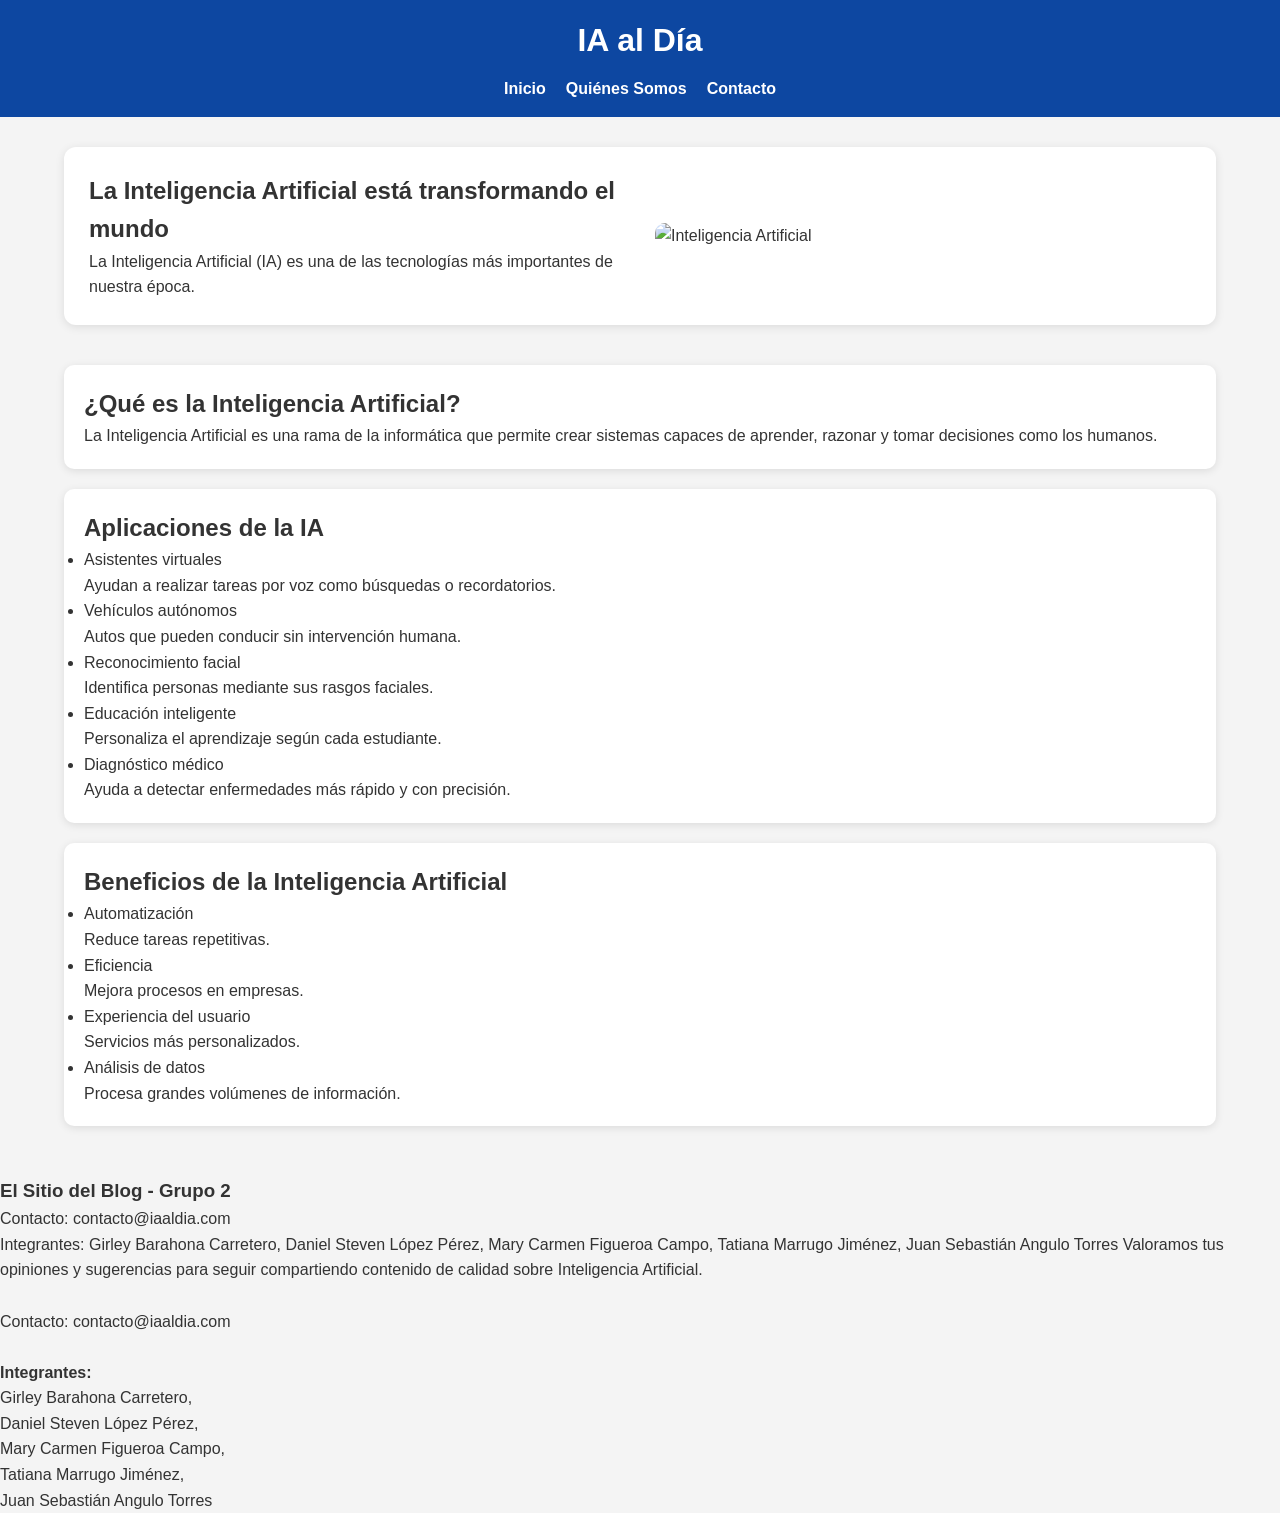
==== commit 3236b32b: "Integracion de trabajo del equipo" ====
--- a/index.html
+++ b/index.html
@@ -47,128 +47,127 @@
     <!-- Contenido principal del sitio -->
     <main>
 
-        <!-- Sección principal con texto e imagen -->
+        <!-- HERO -->
         <section class="hero">
 
-            <!-- Contenedor del texto -->
             <div class="texto">
-
                 <h2>La Inteligencia Artificial está transformando el mundo</h2>
-
                 <p>
-                    La Inteligencia Artificial (IA) es una de las tecnologías más
-                    importantes de nuestra época.
+                    La Inteligencia Artificial (IA) es una de las tecnologías más importantes de nuestra época.
                 </p>
-
             </div>
 
-            <!-- Contenedor de la imagen -->
             <div class="imagen">
-
-                <img
-                    src="https://images.unsplash.com/photo-1677442136019-21780ecad995?w=800"
+                <img src="https://images.unsplash.com/photo-1677442136019-21780ecad995?w=800"
                     alt="Inteligencia Artificial">
-
             </div>
 
         </section>
 
-        <!-- Sección informativa -->
+        <!-- QUÉ ES IA -->
         <section>
+            <div class="texto">
+                <h2>¿Qué es la Inteligencia Artificial?</h2>
+                <p>
+                    La Inteligencia Artificial es una rama de la informática que permite crear sistemas capaces de
+                    aprender, razonar y tomar decisiones como los humanos.
+                </p>
+            </div>
+        </section>
 
-            <h2>¿Qué es la Inteligencia Artificial?</h2>
+        <!-- APLICACIONES -->
+        <section id="section-aplicaciones-ia">
 
-            <p>
-                La Inteligencia Artificial es una rama de la informática que busca desarrollar sistemas capaces de realizar tareas que normalmente requieren inteligencia humana, como el aprendizaje, el razonamiento, la toma de decisiones y el reconocimiento de patrones
-            </p>
+            <div id="section-aplicaciones-texto">
+                <h2>Aplicaciones de la IA</h2>
+                <ul>
+                    <li>
+                        Asistentes virtuales
+                        <p>Ayudan a realizar tareas por voz como búsquedas o recordatorios.</p>
+                    </li>
+                    <li>
+                        Vehículos autónomos
+                        <p>Autos que pueden conducir sin intervención humana.</p>
+                    </li>
+                    <li>
+                        Reconocimiento facial
+                        <p>Identifica personas mediante sus rasgos faciales.</p>
+                    </li>
+                    <li>
+                        Educación inteligente
+                        <p>Personaliza el aprendizaje según cada estudiante.</p>
+                    </li>
+                    <li>
+                        Diagnóstico médico
+                        <p>Ayuda a detectar enfermedades más rápido y con precisión.</p>
+                    </li>
+                </ul>
+            </div>
+
+            <div id="section-aplicaciones-img"></div>
 
         </section>
 
-        <!-- Sección de aplicaciones -->
-        <section id="section-aplicaciones-ia">
-            <div id="section-aplicaciones-texto">
-                <h2>Aplicaciones de la IA</h2>
-            <ul>
-                <li>
-                    Asistentes virtuales
-                    <p>
-                        Herramientas como los asistentes de voz ayudan a los usuarios a realizar búsquedas, programar recordatorios y obtener información de manera rápida y eficiente.
-                    </p>
-                </li>
-                <li>Vehículos autónomos
-                    <p>La inteligencia artificial permite que los vehículos autónomos analicen su entorno mediante cámaras y sensores, reconozcan señales de tránsito y tomen decisiones en tiempo real. Esto contribuye a una conducción más segura y eficiente.</p>
-                </li>
-                <li>Reconocimiento facial
-                    <p>
-                        La IA analiza características biométricas del rostro para identificar o verificar la identidad de las personas. Esta tecnología se utiliza en sistemas de seguridad, control de acceso y desbloqueo de dispositivos electrónicos.
-                    </p>
-                </li>
-                <li>Educación inteligente
-                    <p>
-                        La inteligencia artificial ayuda a personalizar el aprendizaje según las necesidades de cada estudiante. Además, permite ofrecer recomendaciones de estudio, asistencia virtual y seguimiento del progreso académico.
-                    </p>
-                </li>
-                <li>Diagnóstico médico
-                    <p>
-                        La IA apoya a los profesionales de la salud mediante el análisis de imágenes y datos clínicos, facilitando la detección temprana de enfermedades y mejorando la precisión y rapidez de los diagnósticos.
-                    </p>
-                </li>
-            </ul>
-            </div>
-            <div id="section-aplicaciones-img"></div>
-            
-        </section>
-        
-        <!-- Seccion Beneficios -->
+        <!-- BENEFICIOS -->
         <section id="section-beneficios-ia">
+
             <div id="section-beneficios-texto">
                 <h2>Beneficios de la Inteligencia Artificial</h2>
                 <ul>
-                <li>
-                    Automatización de tareas repetitivas
-                    <p>La inteligencia artificial permite realizar tareas rutinarias de manera automática, reduciendo el tiempo necesario para completarlas y disminuyendo la posibilidad de errores humanos</p>
-                </li>
-                <li>
-                    Mayor eficiencia en empresas y organizaciones
-                    <p>
-                        La IA ayuda a optimizar procesos y recursos, permitiendo que las empresas y organizaciones aumenten su productividad y ofrezcan servicios de mayor calidad.
-                    </p>
-                </li>
-                <li>
-                    Mejora de la experiencia de los usuarios
-                    <p>
-                        La inteligencia artificial permite proporcionar recomendaciones personalizadas, respuestas más rápidas y servicios adaptados a las necesidades de cada persona, mejorando la interacción con la tecnología.
-                    </p>
-                </li>
-                <li>
-                    Análisis rápido de grandes cantidades de información
-                    <p>
-                        La IA puede procesar y analizar grandes volúmenes de datos en poco tiempo, facilitando la obtención de información útil y apoyando la toma de decisiones de manera más eficiente.
-                    </p>
-                </li>
-            </ul>
+                    <li>
+                        Automatización
+                        <p>Reduce tareas repetitivas.</p>
+                    </li>
+                    <li>
+                        Eficiencia
+                        <p>Mejora procesos en empresas.</p>
+                    </li>
+                    <li>
+                        Experiencia del usuario
+                        <p>Servicios más personalizados.</p>
+                    </li>
+                    <li>
+                        Análisis de datos
+                        <p>Procesa grandes volúmenes de información.</p>
+                    </li>
+                </ul>
             </div>
-            <div id="section-beneficios-img">
-            </div>
-            
+
+            <div id="section-beneficios-img"></div>
+
         </section>
 
     </main>
 
-    <!-- Pie de página -->
+     <!-- Pie de página -->
+  
     <footer>
 
         <h3>El Sitio del Blog - Grupo 2</h3>
 
         <p>Contacto: contacto@iaaldia.com</p>
 
-        <p>
+        <p> 
             Integrantes:
             Girley Barahona Carretero,
             Daniel Steven López Pérez,
             Mary Carmen Figueroa Campo,
             Tatiana Marrugo Jiménez,
             Juan Sebastián Angulo Torres
+
+            Valoramos tus opiniones y sugerencias para seguir compartiendo contenido de calidad sobre Inteligencia Artificial.
+        </p> <br>
+
+        <p>Contacto: contacto@iaaldia.com</p> <br>
+
+        <h4>Integrantes:</h4>
+        <p>
+            Girley Barahona Carretero,<br>
+            Daniel Steven López Pérez,<br>
+            Mary Carmen Figueroa Campo,<br>
+            Tatiana Marrugo Jiménez,<br>
+            Juan Sebastián Angulo Torres<br>
+
         </p>
 
     </footer>
--- a/css/estilos.css
+++ b/css/estilos.css
@@ -1,155 +1,109 @@
-/* Elimina márgenes y espacios predeterminados */
-*{
-    margin:0;
-    padding:0;
-    box-sizing:border-box;
-}
-
-/* Estilos generales del cuerpo de la página */
-body{
-    font-family:Arial, Helvetica, sans-serif;
-    background:#f4f4f4;
-    color:#333;
-    line-height:1.6;
-}
-
-/* Encabezado principal */
-header{
-    background:#0d47a1;
-    color:white;
-    padding:15px;
-
-    /* Mantiene el menú visible al hacer scroll */
-    position:sticky;
-    top:0;
-    z-index:1000;
-}
-
-/* Título principal */
-header h1{
-    text-align:center;
-    margin-bottom:10px;
-}
-
-/* Lista del menú */
-nav ul{
-    list-style:none;
-    display:flex;
-    justify-content:center;
-    gap:20px;
-}
-
-/* Enlaces del menú */
-nav a{
-    color:white;
-    text-decoration:none;
-    font-weight:bold;
-}
-
-/* Efecto cuando el usuario pasa el mouse */
-nav a:hover{
-    color:#90caf9;
-}
-
-/* Área principal de contenido */
-main{
-    width:90%;
-    max-width:1200px;
-    margin:auto;
-    padding:30px 0;
-}
-
-/* Sección principal con imagen y texto */
-.hero{
-    display:flex;
-    align-items:center;
-    gap:30px;
-    margin-bottom:40px;
-}
-
-/* Contenedor de texto */
-.texto{
-    flex:1;
-}
-
-/* Contenedor de imagen */
-.imagen{
-    flex:1;
-}
-
-/* Ajusta la imagen al ancho disponible */
-.imagen img{
-    width:100%;
-    border-radius:10px;
-}
-
-/* Diseño general de las secciones */
-section{
-    background:white;
-    padding:20px;
-    margin-bottom:20px;
-    border-radius:10px;
-
-    /* Sombra suave */
-    box-shadow:0 2px 8px rgba(0,0,0,0.1);
-}
-
-/* Títulos de las secciones */
-section h2{
-    color:#0d47a1;
-    margin-bottom:10px;
-}
-
-/* Estilos de las secciones aplicaciones y beneficios en el index */
-#section-aplicaciones-img{
-    width: 30%;
-    background-image: url("https://thinkupsoft.com/blog/wp-content/uploads/2024/05/IA-para-tu-app_Blog-Nota.png");
-    background-position: center;
-    background-size: cover;
-    border-radius: 7px;
-}
-
-#section-aplicaciones-texto{
-    width: 70%;
-}
-
-#section-aplicaciones-ia{
-    display: flex;
-    flex-direction: row;
-}
-
-#section-beneficios-texto{
-    width: 70%;
-}
-
-#section-beneficios-img{
-    width: 30%;
-    background-image: url("https://grupoinmotion.com/wp-content/uploads/2021/03/inteligencia-artificial-en-retail-beneficios-ai-ia-in-motion.jpg");
-    background-position: center;
-    border-radius: 7px;
-}
-
-#section-beneficios-ia{
-    display: flex;
-    flex-direction: row;
-}
-
-/* Cambios en el las secciones de aplicaciones y beneficios en el index */
-#section-aplicaciones-ia ul, #section-beneficios-ia ul{
+/* ================= RESET ================= */
+* {
+    margin: 0;
+    padding: 0;
+    box-sizing: border-box;
+}
+
+/* ================= BODY ================= */
+body {
+    font-family: Arial, Helvetica, sans-serif;
+    background: #f4f4f4;
+    color: #333;
+    line-height: 1.6;
+}
+
+/* ================= HEADER ================= */
+header {
+    background: #0d47a1;
+    color: white;
+    padding: 15px;
+    position: sticky;
+    top: 0;
+    z-index: 1000;
+}
+
+header h1 {
+    text-align: center;
+    margin-bottom: 10px;
+}
+
+/* ================= NAV ================= */
+nav ul {
     list-style: none;
-}
-
-#section-aplicaciones-ia li, #section-beneficios-ia li{
+    display: flex;
+    justify-content: center;
+    gap: 20px;
+}
+
+nav a {
+    color: white;
+    text-decoration: none;
     font-weight: bold;
-    font-size: 1.2em;
-    margin: 10px;
-}
-
-#section-aplicaciones-ia li p, #section-beneficios-ia p{
-    font-weight: 100;
-    font-size: 1em;
-}
-
+}
+
+nav a:hover {
+    color: #90caf9;
+}
+
+/* ================= MAIN ================= */
+main {
+    width: 90%;
+    max-width: 1200px;
+    margin: auto;
+    padding: 30px 0;
+}
+
+/* =====================================================
+   ====================== INDEX =========================
+   ===================================================== */
+
+/* HERO (NO TOCAR IMÁGENES) */
+.hero {
+    display: flex;
+    align-items: center;
+    gap: 30px;
+    margin-bottom: 40px;
+
+    background: white;
+    padding: 25px;
+    border-radius: 12px;
+    box-shadow: 0 2px 10px rgba(0,0,0,0.1);
+}
+
+.hero .texto,
+.hero .imagen {
+    flex: 1;
+}
+
+.hero img {
+    width: 100%;
+    border-radius: 10px;
+}
+
+/* 🔥 IMPORTANTE: NO usar section global con flex */
+section {
+    background: white;
+    padding: 20px;
+    margin-bottom: 20px;
+    border-radius: 10px;
+    box-shadow: 0 2px 8px rgba(0,0,0,0.1);
+}
+
+/* ================= INDEX FLEX SOLO PARA ESTAS SECCIONES ================= */
+#section-aplicaciones-ia,
+#section-beneficios-ia {
+    display: flex;
+    gap: 20px;
+    align-items: center;
+}
+
+#section-aplicaciones-texto,
+#section-beneficios-texto {
+    flex: 70%;
+}
+
+<<<<<<< Updated upstream
 /* Pie de página */
 footer{
     background:#0d47a1;
@@ -161,16 +115,227 @@
 
 /* Diseño adaptable para celulares */
 @media(max-width:768px){
-
-    /* Coloca la imagen debajo del texto */
-    .hero{
-        flex-direction:column;
+=======
+#section-aplicaciones-img,
+#section-beneficios-img {
+    flex: 30%;
+    min-height: 250px;
+    background-size: cover;
+    background-position: center;
+    border-radius: 10px;
+}
+
+/* imágenes index */
+#section-aplicaciones-img {
+    background-image: url("https://thinkupsoft.com/blog/wp-content/uploads/2024/05/IA-para-tu-app_Blog-Nota.png");
+}
+
+#section-beneficios-img {
+    background-image: url("https://grupoinmotion.com/wp-content/uploads/2021/03/inteligencia-artificial-en-retail-beneficios-ai-ia-in-motion.jpg");
+}
+
+/* =====================================================
+   =============== QUIÉNES SOMOS =========
+   ===================================================== */
+
+.about-us {
+    display: grid;
+    grid-template-columns: repeat(2, 1fr);
+    gap: 30px;
+}
+>>>>>>> Stashed changes
+
+/* Tarjetas */
+.about-us section {
+    background: white;
+    padding: 35px;
+    border-radius: 14px;
+    box-shadow: 0 3px 12px rgba(0,0,0,0.12);
+
+    display: flex;
+    flex-direction: column;
+    gap: 20px;
+
+    min-height: 550px;
+}
+
+/* Títulos */
+.about-us section h2 {
+    color: #0d47a1;
+    text-align: center;
+    margin-bottom: 10px;
+}
+
+/* Párrafos */
+.about-us section p {
+    text-align: justify;
+    line-height: 1.8;
+}
+
+/* Listas */
+.about-us section ul {
+    text-align: justify;
+    padding-left: 25px;
+    line-height: 1.8;
+}
+
+/* Imágenes centradas abajo */
+.about-us section img {
+    width: 300px;
+    height: 200px;
+    object-fit: cover;
+
+    border-radius: 12px;
+
+    margin-top: auto;
+    margin-left: auto;
+    margin-right: auto;
+
+    display: block;
+}
+
+/* Tarjeta Nuestro Equipo */
+
+
+.about-us .equipo {
+    grid-column: 1 / 3;
+
+    width: 75%;
+    margin: 0 auto;
+
+    min-height: auto;
+
+    text-align: center;
+}
+
+/* Título */
+.about-us .equipo h2 {
+    text-align: center;
+    margin-bottom: 20px;
+}
+
+/* Lista normal */
+.lista-equipo {
+    list-style: disc;
+    display: inline-block;
+
+    text-align: left;
+
+    padding-left: 30px;
+    margin: 0 auto;
+}
+
+/* Nombres */
+.lista-equipo li {
+    background: none;
+    box-shadow: none;
+    border-radius: 0;
+
+    padding: 0;
+    margin-bottom: 10px;
+
+    width: auto;
+    max-width: none;
+}
+/* =====================================================
+   ===================== CONTACTO =======================
+   ===================================================== */
+
+.intro {
+    text-align: center;
+    max-width: 700px;
+    margin: 0 auto 30px;
+}
+
+/* ===================== TARJETAS EQUIPO ===================== */
+.equipo-contacto {
+    display: flex;
+    flex-wrap: wrap;
+    justify-content: center;
+    gap: 20px;
+}
+
+.miembro {
+    background: white;
+    width: 260px;
+    padding: 20px;
+    border-radius: 12px;
+    text-align: center;
+    box-shadow: 0 4px 12px rgba(0,0,0,0.1);
+    transition: 0.3s;
+}
+
+.miembro:hover {
+    transform: translateY(-6px);
+}
+
+.miembro h3 {
+    color: #0d47a1;
+    margin-bottom: 10px;
+}
+
+.miembro p {
+    font-size: 13px;
+    color: #2563eb;
+    font-weight: bold;
+}
+
+/* ===================== INFORMACIÓN GENERAL ===================== */
+.info-contacto {
+    max-width: 600px;
+    margin: 30px auto;
+    background: white;
+    padding: 25px;
+    border-radius: 12px;
+    box-shadow: 0 3px 10px rgba(0,0,0,0.1);
+
+    text-align: center; /* 👈 CENTRADO TOTAL */
+}
+
+.info-contacto p {
+    margin: 6px 0;
+}
+
+/* ===================== MENSAJE FINAL ===================== */
+.mensaje-final {
+    text-align: center;
+    margin: 30px auto;
+    max-width: 700px;
+    font-style: italic;
+    color: #374151;
+}
+
+/* =====================================================
+   ===================== FOOTER =========================
+   ===================================================== */
+
+footer {
+    background: #0d47a1;
+    color: white;
+    text-align: center;
+    padding: 20px;
+    margin-top: 30px;
+}
+
+/* =====================================================
+   ================= RESPONSIVE =========================
+   ===================================================== */
+
+@media (max-width: 768px) {
+
+    .hero,
+    #section-aplicaciones-ia,
+    #section-beneficios-ia,
+    .about-us {
+        display: flex;
+        flex-direction: column;
     }
 
-    /* Menú vertical para pantallas pequeñas */
-    nav ul{
-        flex-direction:column;
-        text-align:center;
+    .about-us section:last-child {
+        width: 100%;
     }
 
+    nav ul {
+        flex-direction: column;
+    }
 }
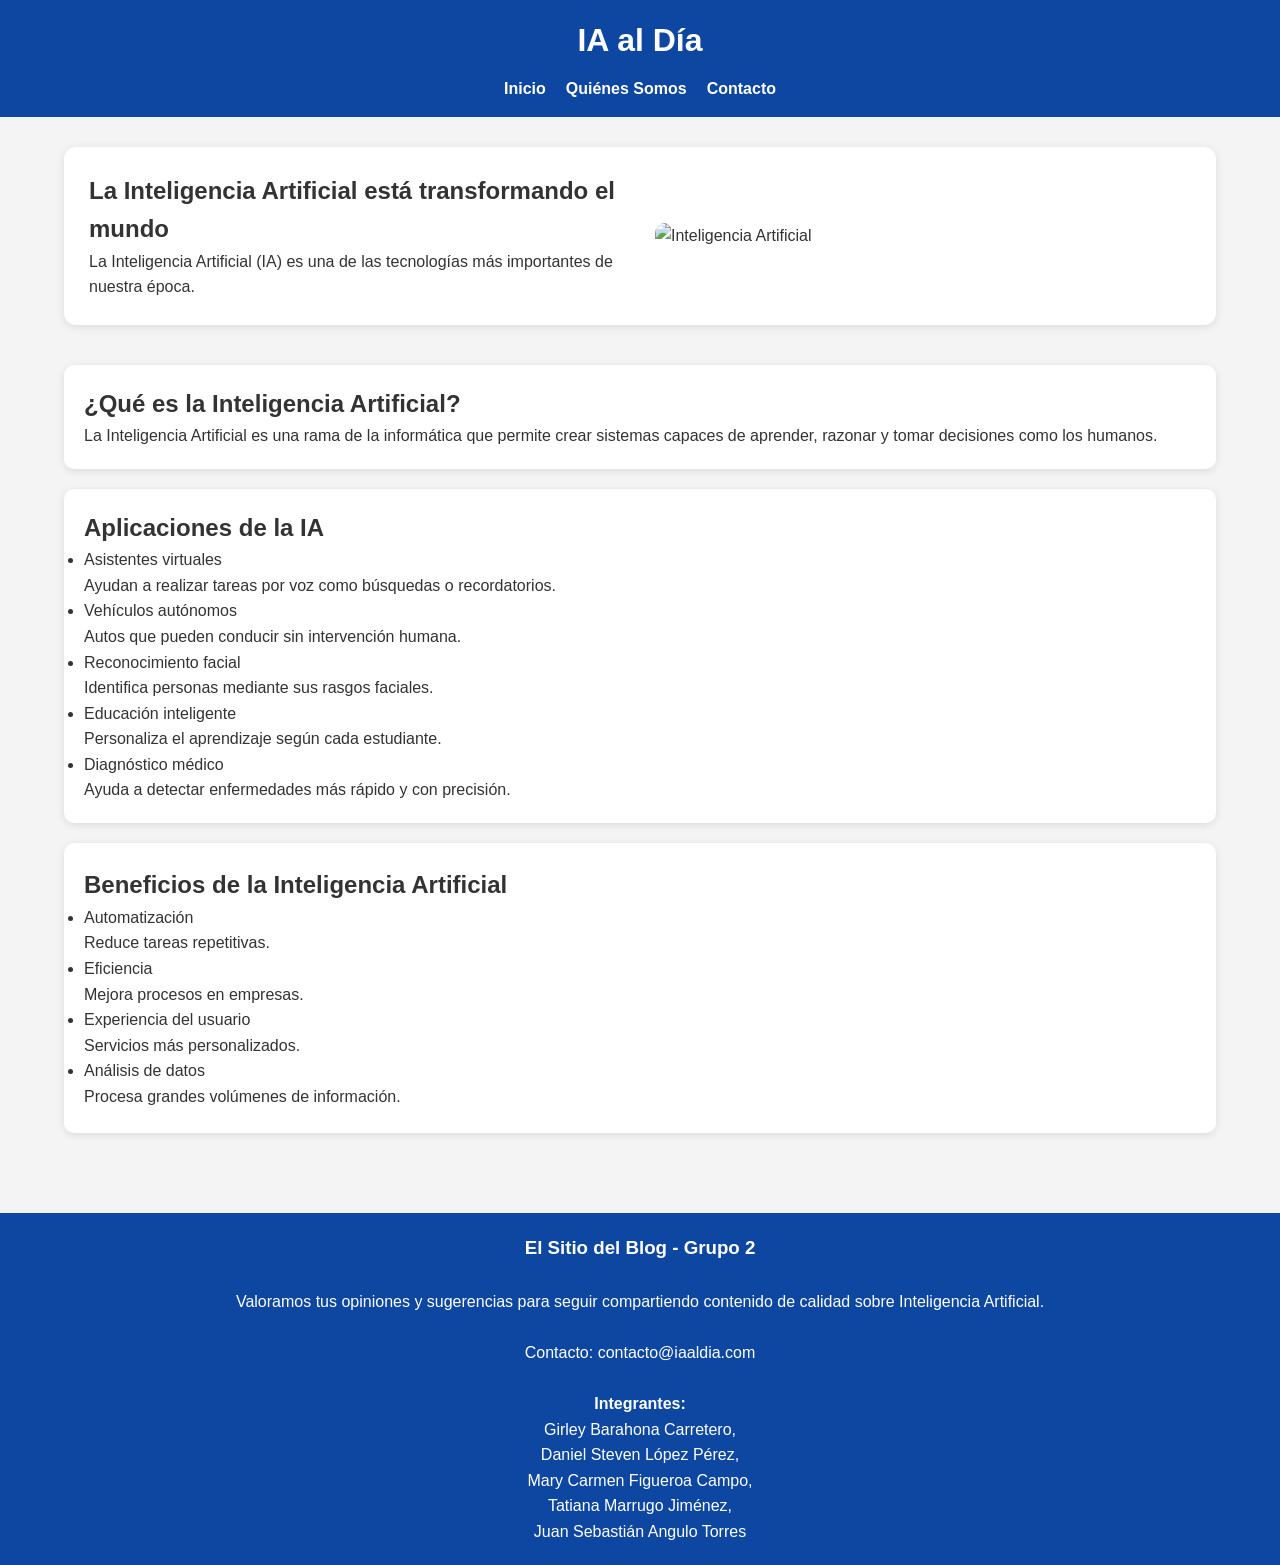
==== commit ef62396d: "Actualizacion final de index" ====
--- a/index.html
+++ b/index.html
@@ -141,21 +141,12 @@
 
      <!-- Pie de página -->
   
-    <footer>
+   <footer>
 
-        <h3>El Sitio del Blog - Grupo 2</h3>
+        <h3>El Sitio del Blog - Grupo 2</h3> <br>
 
-        <p>Contacto: contacto@iaaldia.com</p>
-
-        <p> 
-            Integrantes:
-            Girley Barahona Carretero,
-            Daniel Steven López Pérez,
-            Mary Carmen Figueroa Campo,
-            Tatiana Marrugo Jiménez,
-            Juan Sebastián Angulo Torres
-
-            Valoramos tus opiniones y sugerencias para seguir compartiendo contenido de calidad sobre Inteligencia Artificial.
+        <p>
+       Valoramos tus opiniones y sugerencias para seguir compartiendo contenido de calidad sobre Inteligencia Artificial.
         </p> <br>
 
         <p>Contacto: contacto@iaaldia.com</p> <br>
@@ -167,7 +158,6 @@
             Mary Carmen Figueroa Campo,<br>
             Tatiana Marrugo Jiménez,<br>
             Juan Sebastián Angulo Torres<br>
-
         </p>
 
     </footer>
--- a/css/estilos.css
+++ b/css/estilos.css
@@ -103,19 +103,6 @@
     flex: 70%;
 }
 
-<<<<<<< Updated upstream
-/* Pie de página */
-footer{
-    background:#0d47a1;
-    color:white;
-    text-align:center;
-    padding:20px;
-    margin-top:30px;
-}
-
-/* Diseño adaptable para celulares */
-@media(max-width:768px){
-=======
 #section-aplicaciones-img,
 #section-beneficios-img {
     flex: 30%;
@@ -143,7 +130,6 @@
     grid-template-columns: repeat(2, 1fr);
     gap: 30px;
 }
->>>>>>> Stashed changes
 
 /* Tarjetas */
 .about-us section {
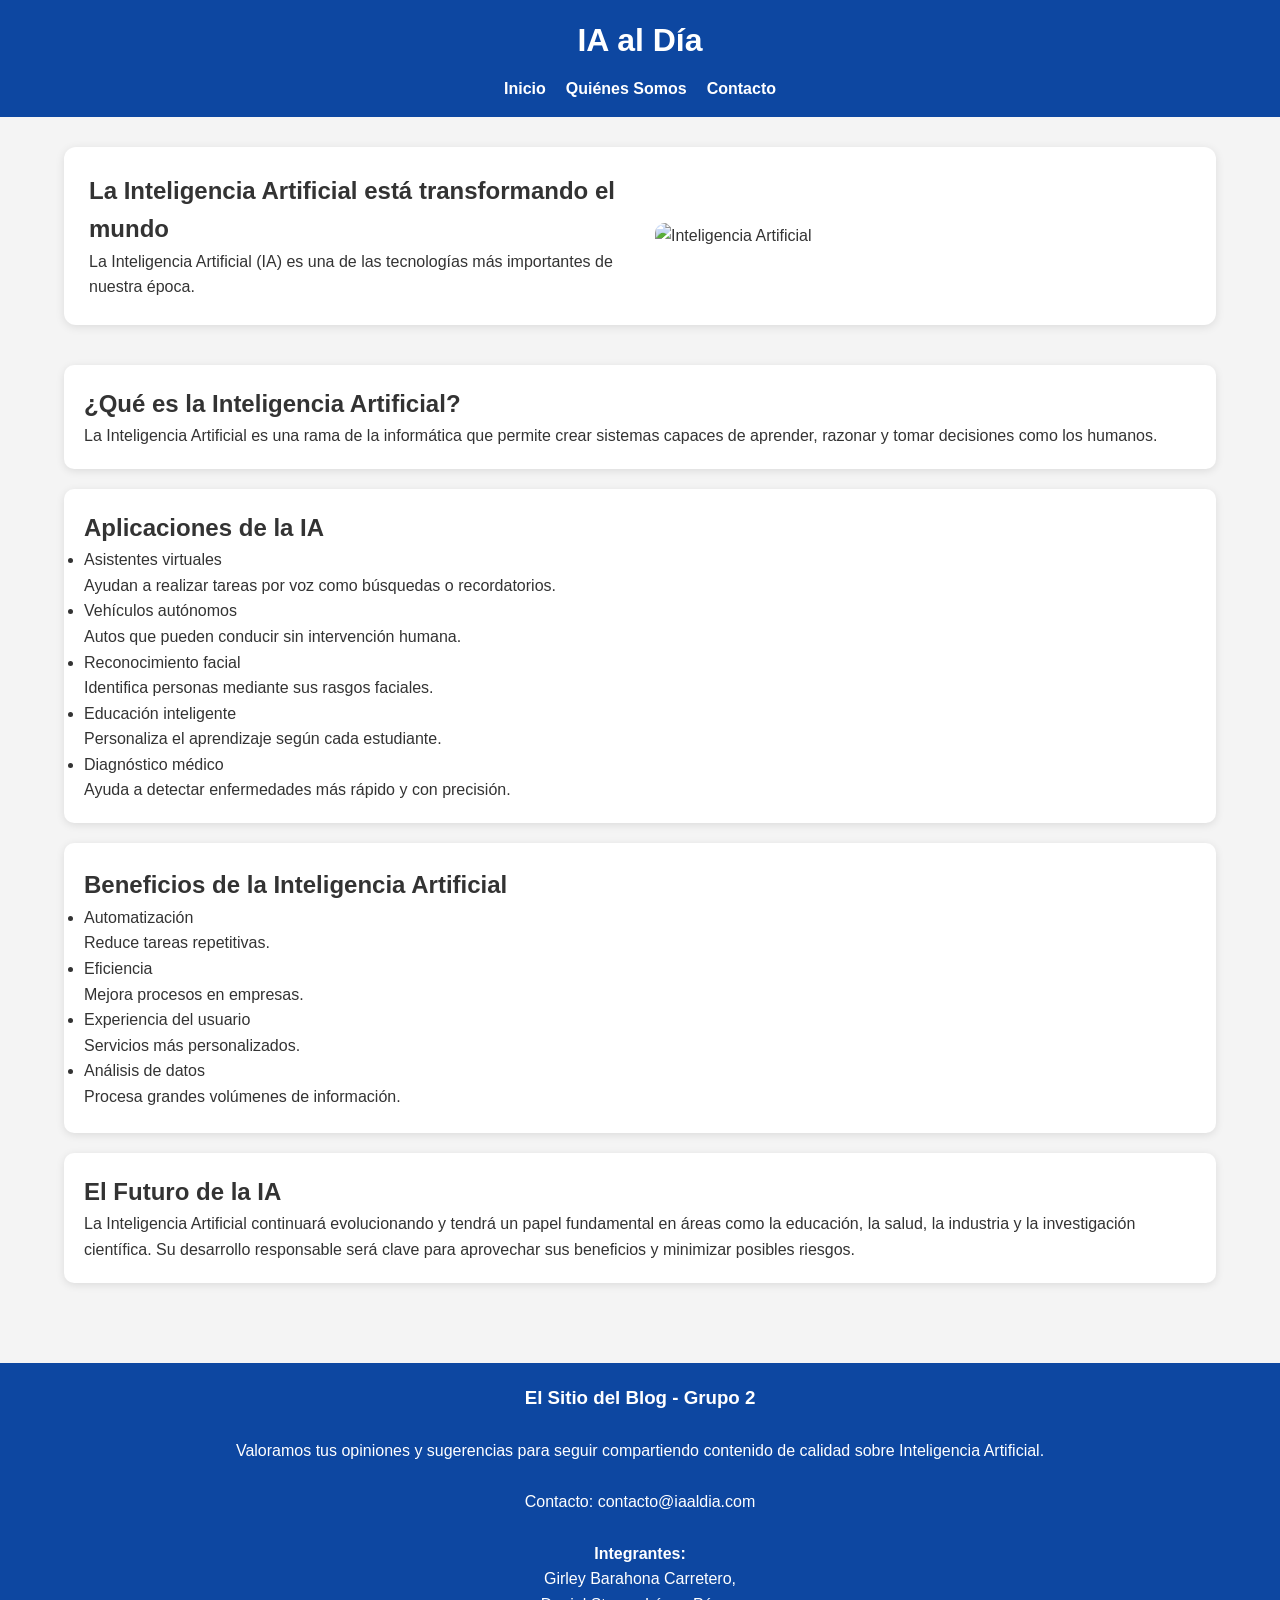
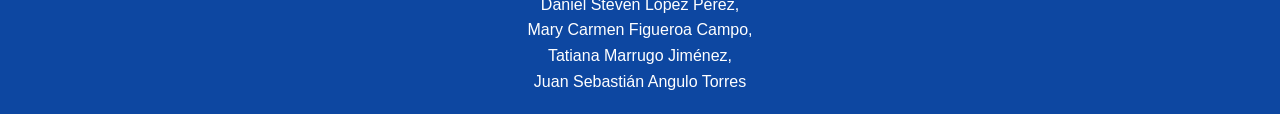
==== commit 675ca98b: "correción en error del futuro de la ia" ====
--- a/index.html
+++ b/index.html
@@ -137,6 +137,20 @@
 
         </section>
 
+         <!-- El Futuro de la IA -->
+
+         <section>
+
+            <h2>El Futuro de la IA</h2>
+
+            <p>
+               La Inteligencia Artificial continuará evolucionando y tendrá 
+               un papel fundamental en áreas como la educación, la salud, 
+               la industria y la investigación científica. Su desarrollo responsable 
+               será clave para aprovechar sus beneficios y minimizar posibles riesgos. 
+            </p>
+            
+         </section>
     </main>
 
      <!-- Pie de página -->
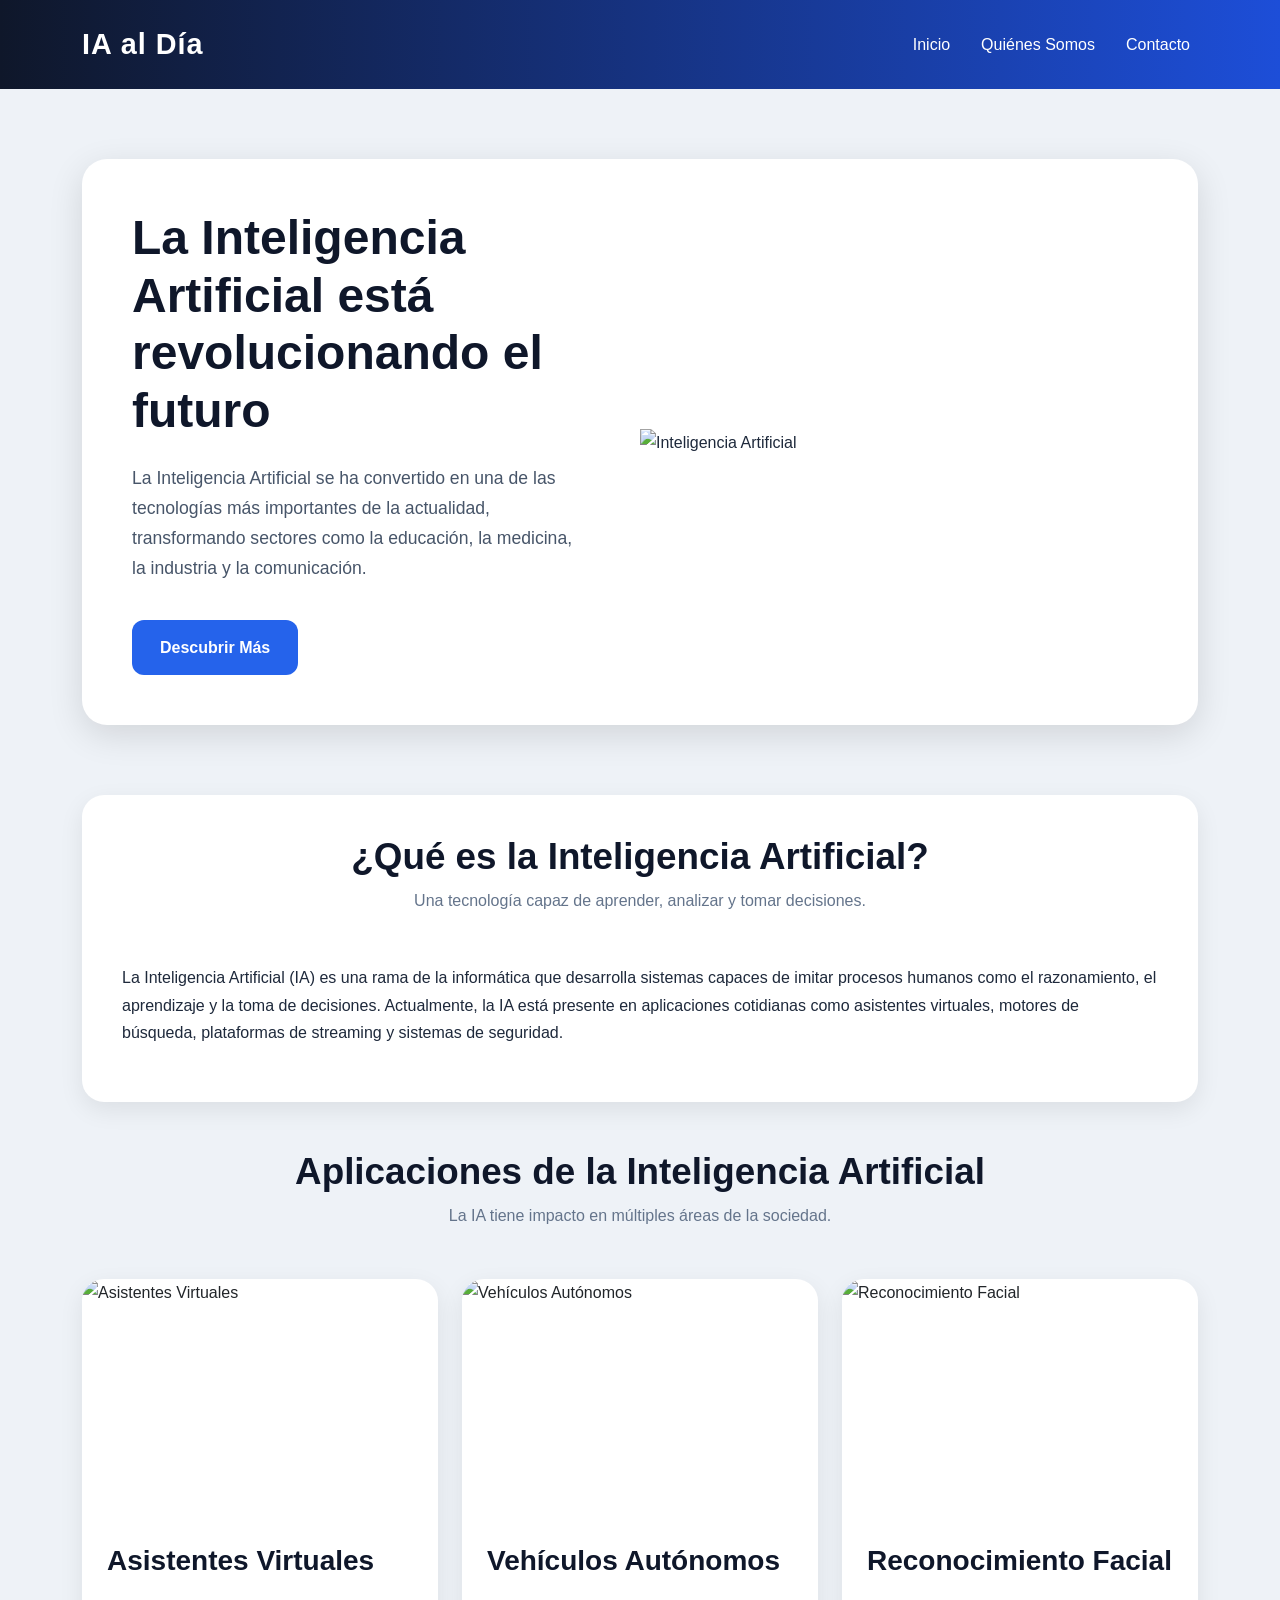
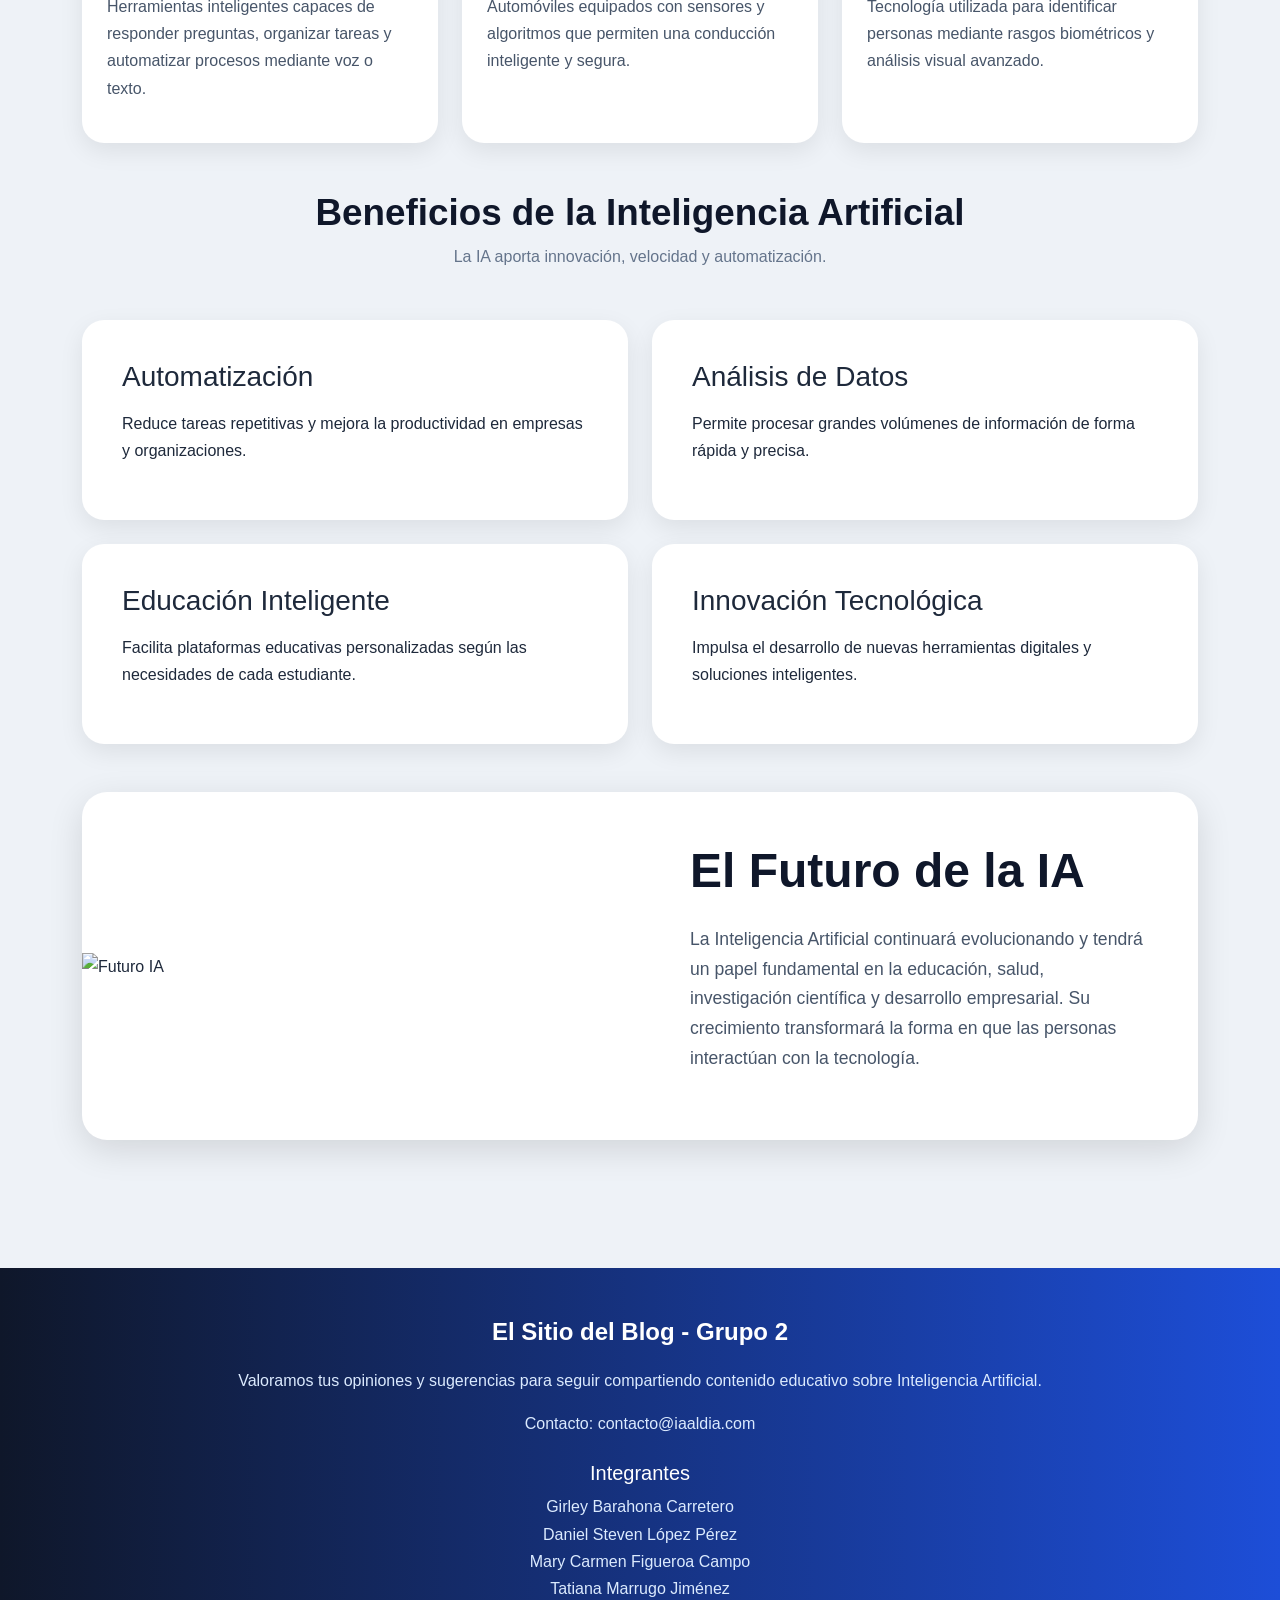
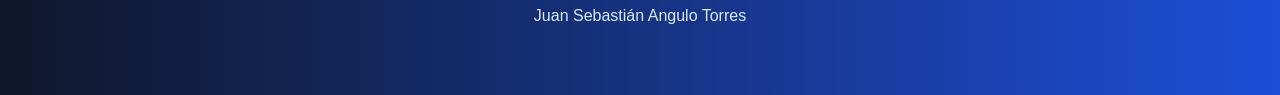
==== commit 83f13abb: "Nuevas solicitudes al proyecto Lab - Refactorización del Blog" ====
--- a/index.html
+++ b/index.html
@@ -1,180 +1,446 @@
 <!DOCTYPE html>
-<!-- Indica que el documento utiliza HTML5 -->
-
 <html lang="es">
+
 <head>
 
-    <!-- Permite usar caracteres especiales como tildes y ñ -->
     <meta charset="UTF-8">
 
-    <!-- Hace que el sitio sea adaptable a celulares y tablets -->
     <meta name="viewport" content="width=device-width, initial-scale=1.0">
 
-    <!-- Título que aparece en la pestaña del navegador -->
     <title>IA al Día</title>
 
-    <!-- Conexión con la hoja de estilos CSS -->
+    <!-- Bootstrap -->
+    <link href="https://cdn.jsdelivr.net/npm/bootstrap@5.3.7/dist/css/bootstrap.min.css" rel="stylesheet">
+
+    <!-- CSS -->
     <link rel="stylesheet" href="css/estilos.css">
 
 </head>
 
 <body>
 
-    <!-- Encabezado principal del sitio -->
-    <header>
-
-        <!-- Nombre del blog -->
-        <h1>IA al Día</h1>
-
-        <!-- Menú de navegación -->
-        <nav>
-            <ul>
-
-                <!-- Enlace a la página principal -->
-                <li><a href="index.html">Inicio</a></li>
-
-                <!-- Enlace a la página Quiénes Somos -->
-                <li><a href="quienes-somos.html">Quiénes Somos</a></li>
-
-                <!-- Enlace a la página de contacto -->
-                <li><a href="contacto.html">Contacto</a></li>
-
-            </ul>
-        </nav>
-
-    </header>
-
-    <!-- Contenido principal del sitio -->
-    <main>
-
-        <!-- HERO -->
-        <section class="hero">
-
-            <div class="texto">
-                <h2>La Inteligencia Artificial está transformando el mundo</h2>
+    <!-- ================= NAVBAR ================= -->
+    <nav class="navbar navbar-expand-lg navbar-dark">
+
+        <div class="container">
+
+            <a class="navbar-brand" href="#">
+                IA al Día
+            </a>
+
+            <button
+                class="navbar-toggler"
+                type="button"
+                data-bs-toggle="collapse"
+                data-bs-target="#menu">
+
+                <span class="navbar-toggler-icon"></span>
+
+            </button>
+
+            <div class="collapse navbar-collapse" id="menu">
+
+                <ul class="navbar-nav ms-auto">
+
+                    <li class="nav-item">
+                        <a class="nav-link active" href="index.html">
+                            Inicio
+                        </a>
+                    </li>
+
+                    <li class="nav-item">
+                        <a class="nav-link" href="quienes-somos.html">
+                            Quiénes Somos
+                        </a>
+                    </li>
+
+                    <li class="nav-item">
+                        <a class="nav-link" href="contacto.html">
+                            Contacto
+                        </a>
+                    </li>
+
+                </ul>
+
+            </div>
+
+        </div>
+
+    </nav>
+
+    <!-- ================= HERO ================= -->
+    <section class="hero">
+
+        <div class="container">
+
+            <div class="hero-box">
+
+                <div class="row align-items-center g-0">
+
+                    <!-- TEXTO -->
+                    <div class="col-lg-6">
+
+                        <div class="hero-text">
+
+                            <h1>
+                                La Inteligencia Artificial está revolucionando el futuro
+                            </h1>
+
+                            <p>
+                                La Inteligencia Artificial se ha convertido en una de las
+                                tecnologías más importantes de la actualidad, transformando
+                                sectores como la educación, la medicina, la industria y la comunicación.
+                            </p>
+
+                            <button class="btn-custom">
+                                Descubrir Más
+                            </button>
+
+                        </div>
+
+                    </div>
+
+                    <!-- IMAGEN -->
+                    <div class="col-lg-6 hero-img">
+
+                        <img
+                            src="https://images.unsplash.com/photo-1677442136019-21780ecad995?w=1200"
+                            alt="Inteligencia Artificial"
+                        >
+
+                    </div>
+
+                </div>
+
+            </div>
+
+        </div>
+
+    </section>
+
+    <!-- ================= INTRODUCCIÓN ================= -->
+    <section class="pb-5">
+
+        <div class="container">
+
+            <div class="info-section">
+
+                <div class="section-title">
+
+                    <h2>
+                        ¿Qué es la Inteligencia Artificial?
+                    </h2>
+
+                    <p>
+                        Una tecnología capaz de aprender, analizar y tomar decisiones.
+                    </p>
+
+                </div>
+
                 <p>
-                    La Inteligencia Artificial (IA) es una de las tecnologías más importantes de nuestra época.
+                    La Inteligencia Artificial (IA) es una rama de la informática
+                    que desarrolla sistemas capaces de imitar procesos humanos
+                    como el razonamiento, el aprendizaje y la toma de decisiones.
+                    Actualmente, la IA está presente en aplicaciones cotidianas
+                    como asistentes virtuales, motores de búsqueda, plataformas
+                    de streaming y sistemas de seguridad.
                 </p>
-            </div>
-
-            <div class="imagen">
-                <img src="https://images.unsplash.com/photo-1677442136019-21780ecad995?w=800"
-                    alt="Inteligencia Artificial">
-            </div>
-
-        </section>
-
-        <!-- QUÉ ES IA -->
-        <section>
-            <div class="texto">
-                <h2>¿Qué es la Inteligencia Artificial?</h2>
+
+            </div>
+
+        </div>
+
+    </section>
+
+    <!-- ================= APLICACIONES ================= -->
+    <section class="pb-5">
+
+        <div class="container">
+
+            <div class="section-title">
+
+                <h2>
+                    Aplicaciones de la Inteligencia Artificial
+                </h2>
+
                 <p>
-                    La Inteligencia Artificial es una rama de la informática que permite crear sistemas capaces de
-                    aprender, razonar y tomar decisiones como los humanos.
+                    La IA tiene impacto en múltiples áreas de la sociedad.
                 </p>
-            </div>
-        </section>
-
-        <!-- APLICACIONES -->
-        <section id="section-aplicaciones-ia">
-
-            <div id="section-aplicaciones-texto">
-                <h2>Aplicaciones de la IA</h2>
-                <ul>
-                    <li>
-                        Asistentes virtuales
-                        <p>Ayudan a realizar tareas por voz como búsquedas o recordatorios.</p>
-                    </li>
-                    <li>
-                        Vehículos autónomos
-                        <p>Autos que pueden conducir sin intervención humana.</p>
-                    </li>
-                    <li>
-                        Reconocimiento facial
-                        <p>Identifica personas mediante sus rasgos faciales.</p>
-                    </li>
-                    <li>
-                        Educación inteligente
-                        <p>Personaliza el aprendizaje según cada estudiante.</p>
-                    </li>
-                    <li>
-                        Diagnóstico médico
-                        <p>Ayuda a detectar enfermedades más rápido y con precisión.</p>
-                    </li>
-                </ul>
-            </div>
-
-            <div id="section-aplicaciones-img"></div>
-
-        </section>
-
-        <!-- BENEFICIOS -->
-        <section id="section-beneficios-ia">
-
-            <div id="section-beneficios-texto">
-                <h2>Beneficios de la Inteligencia Artificial</h2>
-                <ul>
-                    <li>
-                        Automatización
-                        <p>Reduce tareas repetitivas.</p>
-                    </li>
-                    <li>
-                        Eficiencia
-                        <p>Mejora procesos en empresas.</p>
-                    </li>
-                    <li>
-                        Experiencia del usuario
-                        <p>Servicios más personalizados.</p>
-                    </li>
-                    <li>
-                        Análisis de datos
-                        <p>Procesa grandes volúmenes de información.</p>
-                    </li>
-                </ul>
-            </div>
-
-            <div id="section-beneficios-img"></div>
-
-        </section>
-
-         <!-- El Futuro de la IA -->
-
-         <section>
-
-            <h2>El Futuro de la IA</h2>
+
+            </div>
+
+            <div class="row g-4">
+
+                <!-- CARD -->
+                <div class="col-lg-4">
+
+                    <div class="card custom-card h-100">
+
+                        <img
+                            src="https://thinkupsoft.com/blog/wp-content/uploads/2024/05/IA-para-tu-app_Blog-Nota.png"
+                            alt="Asistentes Virtuales"
+                        >
+
+                        <div class="card-body">
+
+                            <h3>
+                                Asistentes Virtuales
+                            </h3>
+
+                            <p>
+                                Herramientas inteligentes capaces de responder preguntas,
+                                organizar tareas y automatizar procesos mediante voz o texto.
+                            </p>
+
+                        </div>
+
+                    </div>
+
+                </div>
+
+                <!-- CARD -->
+                <div class="col-lg-4">
+
+                    <div class="card custom-card h-100">
+
+                        <img
+                            src="https://upload.wikimedia.org/wikipedia/commons/d/d3/Waymo_Chrysler_Pacifica_in_Los_Altos%2C_2017.jpg"
+                            alt="Vehículos Autónomos"
+                        >
+
+                        <div class="card-body">
+
+                            <h3>
+                                Vehículos Autónomos
+                            </h3>
+
+                            <p>
+                                Automóviles equipados con sensores y algoritmos
+                                que permiten una conducción inteligente y segura.
+                            </p>
+
+                        </div>
+
+                    </div>
+
+                </div>
+
+                <!-- CARD -->
+                <div class="col-lg-4">
+
+                    <div class="card custom-card h-100">
+
+                        <img
+                            src="https://blog.truora.com/hubfs/reconocimiento%20facial.jpeg"
+                            alt="Reconocimiento Facial"
+                        >
+
+                        <div class="card-body">
+
+                            <h3>
+                                Reconocimiento Facial
+                            </h3>
+
+                            <p>
+                                Tecnología utilizada para identificar personas
+                                mediante rasgos biométricos y análisis visual avanzado.
+                            </p>
+
+                        </div>
+
+                    </div>
+
+                </div>
+
+            </div>
+
+        </div>
+
+    </section>
+
+    <!-- ================= BENEFICIOS ================= -->
+    <section class="pb-5">
+
+        <div class="container">
+
+            <div class="section-title">
+
+                <h2>
+                    Beneficios de la Inteligencia Artificial
+                </h2>
+
+                <p>
+                    La IA aporta innovación, velocidad y automatización.
+                </p>
+
+            </div>
+
+            <div class="row g-4">
+
+                <!-- BENEFICIO -->
+                <div class="col-md-6">
+
+                    <div class="info-section h-100">
+
+                        <h3 class="mb-3">
+                            Automatización
+                        </h3>
+
+                        <p>
+                            Reduce tareas repetitivas y mejora la productividad
+                            en empresas y organizaciones.
+                        </p>
+
+                    </div>
+
+                </div>
+
+                <!-- BENEFICIO -->
+                <div class="col-md-6">
+
+                    <div class="info-section h-100">
+
+                        <h3 class="mb-3">
+                            Análisis de Datos
+                        </h3>
+
+                        <p>
+                            Permite procesar grandes volúmenes de información
+                            de forma rápida y precisa.
+                        </p>
+
+                    </div>
+
+                </div>
+
+                <!-- BENEFICIO -->
+                <div class="col-md-6">
+
+                    <div class="info-section h-100">
+
+                        <h3 class="mb-3">
+                            Educación Inteligente
+                        </h3>
+
+                        <p>
+                            Facilita plataformas educativas personalizadas
+                            según las necesidades de cada estudiante.
+                        </p>
+
+                    </div>
+
+                </div>
+
+                <!-- BENEFICIO -->
+                <div class="col-md-6">
+
+                    <div class="info-section h-100">
+
+                        <h3 class="mb-3">
+                            Innovación Tecnológica
+                        </h3>
+
+                        <p>
+                            Impulsa el desarrollo de nuevas herramientas
+                            digitales y soluciones inteligentes.
+                        </p>
+
+                    </div>
+
+                </div>
+
+            </div>
+
+        </div>
+
+    </section>
+
+    <!-- ================= FUTURO IA ================= -->
+    <section class="pb-5">
+
+        <div class="container">
+
+            <div class="hero-box">
+
+                <div class="row align-items-center g-0">
+
+                    <!-- IMAGEN -->
+                    <div class="col-lg-6 hero-img">
+
+                        <img
+                            src="https://grupoinmotion.com/wp-content/uploads/2021/03/inteligencia-artificial-en-retail-beneficios-ai-ia-in-motion.jpg"
+                            alt="Futuro IA"
+                        >
+
+                    </div>
+
+                    <!-- TEXTO -->
+                    <div class="col-lg-6">
+
+                        <div class="hero-text">
+
+                            <h1>
+                                El Futuro de la IA
+                            </h1>
+
+                            <p>
+                                La Inteligencia Artificial continuará evolucionando
+                                y tendrá un papel fundamental en la educación,
+                                salud, investigación científica y desarrollo empresarial.
+                                Su crecimiento transformará la forma en que las personas
+                                interactúan con la tecnología.
+                            </p>
+
+                        </div>
+
+                    </div>
+
+                </div>
+
+            </div>
+
+        </div>
+
+    </section>
+
+    <!-- ================= FOOTER ================= -->
+    <footer>
+
+        <div class="container text-center">
+
+            <h4>
+                El Sitio del Blog - Grupo 2
+            </h4>
 
             <p>
-               La Inteligencia Artificial continuará evolucionando y tendrá 
-               un papel fundamental en áreas como la educación, la salud, 
-               la industria y la investigación científica. Su desarrollo responsable 
-               será clave para aprovechar sus beneficios y minimizar posibles riesgos. 
+                Valoramos tus opiniones y sugerencias para seguir compartiendo
+                contenido educativo sobre Inteligencia Artificial.
             </p>
-            
-         </section>
-    </main>
-
-     <!-- Pie de página -->
-  
-   <footer>
-
-        <h3>El Sitio del Blog - Grupo 2</h3> <br>
-
-        <p>
-       Valoramos tus opiniones y sugerencias para seguir compartiendo contenido de calidad sobre Inteligencia Artificial.
-        </p> <br>
-
-        <p>Contacto: contacto@iaaldia.com</p> <br>
-
-        <h4>Integrantes:</h4>
-        <p>
-            Girley Barahona Carretero,<br>
-            Daniel Steven López Pérez,<br>
-            Mary Carmen Figueroa Campo,<br>
-            Tatiana Marrugo Jiménez,<br>
-            Juan Sebastián Angulo Torres<br>
-        </p>
+
+            <p>
+                Contacto: contacto@iaaldia.com
+            </p>
+
+            <h5 class="mt-4">
+                Integrantes
+            </h5>
+
+            <p>
+                Girley Barahona Carretero <br>
+                Daniel Steven López Pérez <br>
+                Mary Carmen Figueroa Campo <br>
+                Tatiana Marrugo Jiménez <br>
+                Juan Sebastián Angulo Torres
+            </p>
+
+        </div>
 
     </footer>
 
+    <!-- Bootstrap JS -->
+    <script src="https://cdn.jsdelivr.net/npm/bootstrap@5.3.7/dist/js/bootstrap.bundle.min.js"></script>
+
 </body>
-</html>+
+</html>
+
--- a/css/estilos.css
+++ b/css/estilos.css
@@ -1,327 +1,228 @@
-/* ================= RESET ================= */
-* {
+/* ===================== GENERAL ===================== */
+
+*{
     margin: 0;
     padding: 0;
     box-sizing: border-box;
 }
 
-/* ================= BODY ================= */
-body {
-    font-family: Arial, Helvetica, sans-serif;
-    background: #f4f4f4;
-    color: #333;
-    line-height: 1.6;
-}
-
-/* ================= HEADER ================= */
-header {
-    background: #0d47a1;
+body{
+    font-family: 'Segoe UI', Tahoma, Geneva, Verdana, sans-serif;
+    background: #eef2f7;
+    color: #1e293b;
+    line-height: 1.7;
+}
+
+/* ===================== NAVBAR ===================== */
+
+.navbar{
+    background: linear-gradient(90deg,#0f172a,#1d4ed8);
+    padding: 15px 0;
+}
+
+.navbar-brand{
+    font-size: 1.8rem;
+    font-weight: bold;
+    letter-spacing: 1px;
+}
+
+.nav-link{
+    color: white !important;
+    font-weight: 500;
+    margin-left: 15px;
+    transition: 0.3s;
+}
+
+.nav-link:hover{
+    color: #93c5fd !important;
+}
+
+/* ===================== HERO ===================== */
+
+.hero{
+    padding: 70px 0;
+}
+
+.hero-box{
+    background: white;
+    border-radius: 25px;
+    overflow: hidden;
+    box-shadow: 0 10px 35px rgba(0,0,0,0.12);
+}
+
+.hero-text{
+    padding: 50px;
+}
+
+.hero-text h1{
+    font-size: 3rem;
+    font-weight: 700;
+    color: #0f172a;
+    margin-bottom: 25px;
+}
+
+.hero-text p{
+    font-size: 1.1rem;
+    color: #475569;
+}
+
+.hero-img img{
+    width: 100%;
+    height: 100%;
+    object-fit: cover;
+}
+
+/* ===================== BOTONES ===================== */
+
+.btn-custom{
+    background: #2563eb;
     color: white;
-    padding: 15px;
-    position: sticky;
-    top: 0;
-    z-index: 1000;
-}
-
-header h1 {
+    padding: 14px 28px;
+    border-radius: 12px;
+    border: none;
+    margin-top: 20px;
+    transition: 0.3s;
+    font-weight: 600;
+}
+
+.btn-custom:hover{
+    background: #1d4ed8;
+    transform: translateY(-3px);
+}
+
+/* ===================== SECCIONES ===================== */
+
+.section-title{
     text-align: center;
+    margin-bottom: 50px;
+}
+
+.section-title h2{
+    font-size: 2.3rem;
+    color: #0f172a;
+    font-weight: 700;
+}
+
+.section-title p{
+    color: #64748b;
+}
+
+/* ===================== CARDS ===================== */
+
+.custom-card{
+    border: none;
+    border-radius: 22px;
+    overflow: hidden;
+    box-shadow: 0 8px 25px rgba(0,0,0,0.08);
+    transition: 0.4s;
+    background: white;
+}
+
+.custom-card:hover{
+    transform: translateY(-8px);
+    box-shadow: 0 15px 35px rgba(0,0,0,0.15);
+}
+
+.custom-card img{
+    height: 240px;
+    object-fit: cover;
+}
+
+.custom-card .card-body{
+    padding: 25px;
+}
+
+.custom-card h3{
+    color: #0f172a;
+    margin-bottom: 15px;
+    font-weight: 700;
+}
+
+.custom-card p{
+    color: #475569;
+}
+
+/* ===================== INFO ===================== */
+
+.info-section{
+    background: white;
+    padding: 40px;
+    border-radius: 22px;
+    box-shadow: 0 8px 25px rgba(0,0,0,0.08);
+}
+
+/* ===================== EQUIPO ===================== */
+
+.miembro{
+    background: white;
+    padding: 25px;
+    border-radius: 20px;
+    text-align: center;
+    box-shadow: 0 8px 20px rgba(0,0,0,0.08);
+    transition: 0.3s;
+}
+
+.miembro:hover{
+    transform: translateY(-6px);
+}
+
+.miembro h3{
+    color: #0f172a;
     margin-bottom: 10px;
 }
 
-/* ================= NAV ================= */
-nav ul {
-    list-style: none;
-    display: flex;
-    justify-content: center;
-    gap: 20px;
-}
-
-nav a {
+.miembro p{
+    color: #2563eb;
+    font-weight: 600;
+}
+
+/* ===================== FORMULARIO ===================== */
+
+.form-box{
+    background: white;
+    padding: 40px;
+    border-radius: 25px;
+    box-shadow: 0 10px 30px rgba(0,0,0,0.1);
+}
+
+.form-control{
+    padding: 14px;
+    border-radius: 12px;
+}
+
+textarea{
+    resize: none;
+}
+
+/* ===================== FOOTER ===================== */
+
+footer{
+    background: linear-gradient(90deg,#0f172a,#1d4ed8);
     color: white;
-    text-decoration: none;
-    font-weight: bold;
-}
-
-nav a:hover {
-    color: #90caf9;
-}
-
-/* ================= MAIN ================= */
-main {
-    width: 90%;
-    max-width: 1200px;
-    margin: auto;
-    padding: 30px 0;
-}
-
-/* =====================================================
-   ====================== INDEX =========================
-   ===================================================== */
-
-/* HERO (NO TOCAR IMÁGENES) */
-.hero {
-    display: flex;
-    align-items: center;
-    gap: 30px;
-    margin-bottom: 40px;
-
-    background: white;
-    padding: 25px;
-    border-radius: 12px;
-    box-shadow: 0 2px 10px rgba(0,0,0,0.1);
-}
-
-.hero .texto,
-.hero .imagen {
-    flex: 1;
-}
-
-.hero img {
-    width: 100%;
-    border-radius: 10px;
-}
-
-/* 🔥 IMPORTANTE: NO usar section global con flex */
-section {
-    background: white;
-    padding: 20px;
+    margin-top: 80px;
+    padding: 50px 0;
+}
+
+footer h4{
     margin-bottom: 20px;
-    border-radius: 10px;
-    box-shadow: 0 2px 8px rgba(0,0,0,0.1);
-}
-
-/* ================= INDEX FLEX SOLO PARA ESTAS SECCIONES ================= */
-#section-aplicaciones-ia,
-#section-beneficios-ia {
-    display: flex;
-    gap: 20px;
-    align-items: center;
-}
-
-#section-aplicaciones-texto,
-#section-beneficios-texto {
-    flex: 70%;
-}
-
-#section-aplicaciones-img,
-#section-beneficios-img {
-    flex: 30%;
-    min-height: 250px;
-    background-size: cover;
-    background-position: center;
-    border-radius: 10px;
-}
-
-/* imágenes index */
-#section-aplicaciones-img {
-    background-image: url("https://thinkupsoft.com/blog/wp-content/uploads/2024/05/IA-para-tu-app_Blog-Nota.png");
-}
-
-#section-beneficios-img {
-    background-image: url("https://grupoinmotion.com/wp-content/uploads/2021/03/inteligencia-artificial-en-retail-beneficios-ai-ia-in-motion.jpg");
-}
-
-/* =====================================================
-   =============== QUIÉNES SOMOS =========
-   ===================================================== */
-
-.about-us {
-    display: grid;
-    grid-template-columns: repeat(2, 1fr);
-    gap: 30px;
-}
-
-/* Tarjetas */
-.about-us section {
-    background: white;
-    padding: 35px;
-    border-radius: 14px;
-    box-shadow: 0 3px 12px rgba(0,0,0,0.12);
-
-    display: flex;
-    flex-direction: column;
-    gap: 20px;
-
-    min-height: 550px;
-}
-
-/* Títulos */
-.about-us section h2 {
-    color: #0d47a1;
-    text-align: center;
-    margin-bottom: 10px;
-}
-
-/* Párrafos */
-.about-us section p {
-    text-align: justify;
-    line-height: 1.8;
-}
-
-/* Listas */
-.about-us section ul {
-    text-align: justify;
-    padding-left: 25px;
-    line-height: 1.8;
-}
-
-/* Imágenes centradas abajo */
-.about-us section img {
-    width: 300px;
-    height: 200px;
-    object-fit: cover;
-
-    border-radius: 12px;
-
-    margin-top: auto;
-    margin-left: auto;
-    margin-right: auto;
-
-    display: block;
-}
-
-/* Tarjeta Nuestro Equipo */
-
-
-.about-us .equipo {
-    grid-column: 1 / 3;
-
-    width: 75%;
-    margin: 0 auto;
-
-    min-height: auto;
-
-    text-align: center;
-}
-
-/* Título */
-.about-us .equipo h2 {
-    text-align: center;
-    margin-bottom: 20px;
-}
-
-/* Lista normal */
-.lista-equipo {
-    list-style: disc;
-    display: inline-block;
-
-    text-align: left;
-
-    padding-left: 30px;
-    margin: 0 auto;
-}
-
-/* Nombres */
-.lista-equipo li {
-    background: none;
-    box-shadow: none;
-    border-radius: 0;
-
-    padding: 0;
-    margin-bottom: 10px;
-
-    width: auto;
-    max-width: none;
-}
-/* =====================================================
-   ===================== CONTACTO =======================
-   ===================================================== */
-
-.intro {
-    text-align: center;
-    max-width: 700px;
-    margin: 0 auto 30px;
-}
-
-/* ===================== TARJETAS EQUIPO ===================== */
-.equipo-contacto {
-    display: flex;
-    flex-wrap: wrap;
-    justify-content: center;
-    gap: 20px;
-}
-
-.miembro {
-    background: white;
-    width: 260px;
-    padding: 20px;
-    border-radius: 12px;
-    text-align: center;
-    box-shadow: 0 4px 12px rgba(0,0,0,0.1);
-    transition: 0.3s;
-}
-
-.miembro:hover {
-    transform: translateY(-6px);
-}
-
-.miembro h3 {
-    color: #0d47a1;
-    margin-bottom: 10px;
-}
-
-.miembro p {
-    font-size: 13px;
-    color: #2563eb;
-    font-weight: bold;
-}
-
-/* ===================== INFORMACIÓN GENERAL ===================== */
-.info-contacto {
-    max-width: 600px;
-    margin: 30px auto;
-    background: white;
-    padding: 25px;
-    border-radius: 12px;
-    box-shadow: 0 3px 10px rgba(0,0,0,0.1);
-
-    text-align: center; /* 👈 CENTRADO TOTAL */
-}
-
-.info-contacto p {
-    margin: 6px 0;
-}
-
-/* ===================== MENSAJE FINAL ===================== */
-.mensaje-final {
-    text-align: center;
-    margin: 30px auto;
-    max-width: 700px;
-    font-style: italic;
-    color: #374151;
-}
-
-/* =====================================================
-   ===================== FOOTER =========================
-   ===================================================== */
-
-footer {
-    background: #0d47a1;
-    color: white;
-    text-align: center;
-    padding: 20px;
-    margin-top: 30px;
-}
-
-/* =====================================================
-   ================= RESPONSIVE =========================
-   ===================================================== */
-
-@media (max-width: 768px) {
-
-    .hero,
-    #section-aplicaciones-ia,
-    #section-beneficios-ia,
-    .about-us {
-        display: flex;
-        flex-direction: column;
+    font-weight: 700;
+}
+
+footer p{
+    color: #dbeafe;
+}
+
+/* ===================== RESPONSIVE ===================== */
+
+@media(max-width:768px){
+
+    .hero-text{
+        padding: 30px;
     }
 
-    .about-us section:last-child {
-        width: 100%;
+    .hero-text h1{
+        font-size: 2rem;
     }
 
-    nav ul {
-        flex-direction: column;
-    }
-}+}
+
